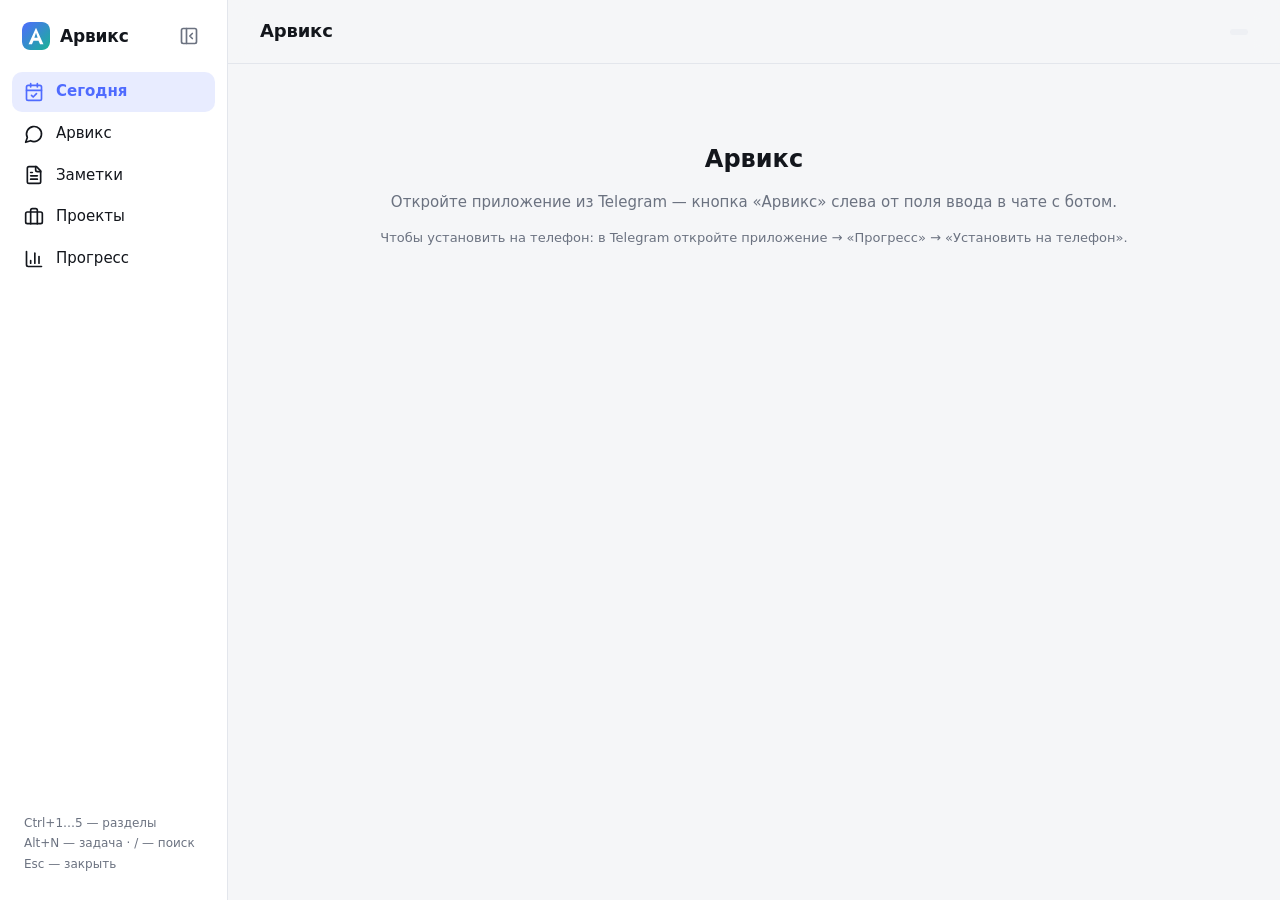
==== arvix-claude/arvix/web/static/index.html @ d695eb27 "feat: чат без сбоев, голосовые по делу в обоих каналах, без звонка (D51) - Голова думает вне главног" ====
<!doctype html>
<html lang="ru">
<head>
<meta charset="utf-8">
<meta name="viewport" content="width=device-width, initial-scale=1, viewport-fit=cover, interactive-widget=resizes-content">
<meta name="theme-color" content="#0f1115" media="(prefers-color-scheme: dark)">
<meta name="theme-color" content="#f5f6f8" media="(prefers-color-scheme: light)">
<meta name="apple-mobile-web-app-capable" content="yes">
<meta name="mobile-web-app-capable" content="yes">
<title>Арвикс</title>
<link rel="manifest" href="manifest.webmanifest">
<link rel="icon" href="icon.svg" type="image/svg+xml">
<link rel="apple-touch-icon" href="icon-192.png">
<link rel="stylesheet" href="app.css">
<script src="https://telegram.org/js/telegram-web-app.js"></script>
</head>
<body>
<div id="app">
  <header class="top">
    <div class="top-title">
      <div id="top-day" class="top-day">Арвикс</div>
      <div id="top-sub" class="top-sub"></div>
    </div>
    <div class="top-right">
      <div id="net" class="chip net hidden" role="status">нет связи</div>
      <div id="top-mode" class="chip mode"></div>
    </div>
  </header>

  <div id="banner" class="banner hidden" role="status"></div>
  <main id="view"></main>

  <nav class="tabs" id="tabs">
    <div class="brand"><img src="icon.svg" alt="" width="28" height="28"><span class="brand-name">Арвикс</span><button id="side-toggle" class="side-toggle" aria-expanded="true" aria-label="Свернуть панель" title="Свернуть панель (Ctrl+B)"><span class="ico" data-ic="sidebar"></span></button></div>
    <button data-tab="today" class="active" title="Ctrl+1"><span class="ico" data-ic="today"></span><span class="lbl">Сегодня</span><kbd>1</kbd></button>
    <button data-tab="chat" title="Ctrl+2"><span class="ico" data-ic="chat"></span><span class="lbl">Арвикс</span><kbd>2</kbd><i id="chat-dot" class="dot hidden"></i></button>
    <button data-tab="notes" title="Ctrl+3"><span class="ico" data-ic="notes"></span><span class="lbl">Заметки</span><kbd>3</kbd></button>
    <button data-tab="projects" title="Ctrl+4"><span class="ico" data-ic="projects"></span><span class="lbl">Проекты</span><kbd>4</kbd></button>
    <button data-tab="progress" title="Ctrl+5"><span class="ico" data-ic="progress"></span><span class="lbl">Прогресс</span><kbd>5</kbd></button>
    <div class="side-hint">Ctrl+1…5 — разделы<br>Alt+N — задача · / — поиск<br>Esc — закрыть</div>
  </nav>
</div>

<div id="sheet-back" class="sheet-back hidden"></div>
<section id="sheet" class="sheet hidden" role="dialog" aria-modal="true"></section>
<div id="toast" class="toast hidden"></div>

<script src="app.js"></script>
</body>
</html>
---- arvix-claude/arvix/web/static/app.css ----
:root {
  --bg: #f5f6f8;
  --card: #ffffff;
  --card-2: #eef0f4;
  --text: #13161c;
  --muted: #6b7280;
  --line: #e3e6ec;
  --accent: #4f6bff;
  --accent-2: #19b394;
  --warn: #e8a317;
  --bad: #e5484d;
  --good: #18a058;
  --me: #4f6bff;
  --me-text: #ffffff;
  --shadow: 0 1px 2px rgba(16, 24, 40, .06), 0 4px 16px rgba(16, 24, 40, .06);
  --radius: 16px;
  --tabs-h: 64px;
  color-scheme: light;
}
@media (prefers-color-scheme: dark) {
  :root:not([data-theme="light"]) {
    --bg: #0f1115; --card: #181b22; --card-2: #20242d; --text: #eceef3; --muted: #9aa3b2; --line: #272b35;
    --accent: #7c8cff; --accent-2: #2fd0a9; --me: #4f6bff; --shadow: none; color-scheme: dark;
  }
}
:root[data-theme="dark"] {
  --bg: #0f1115; --card: #181b22; --card-2: #20242d; --text: #eceef3; --muted: #9aa3b2; --line: #272b35;
  --accent: #7c8cff; --accent-2: #2fd0a9; --me: #4f6bff; --shadow: none; color-scheme: dark;
}
/* Внутри Telegram — его цвета */
:root.tg {
  --bg: var(--tg-theme-secondary-bg-color, var(--bg));
  --card: var(--tg-theme-bg-color, var(--card));
  --text: var(--tg-theme-text-color, var(--text));
  --muted: var(--tg-theme-hint-color, var(--muted));
  --accent: var(--tg-theme-button-color, var(--accent));
  --me: var(--tg-theme-button-color, var(--me));
  --me-text: var(--tg-theme-button-text-color, #fff);
}

* { box-sizing: border-box; -webkit-tap-highlight-color: transparent; }
html, body { margin: 0; height: 100%; background: var(--bg); color: var(--text); }
body { font: 15px/1.45 -apple-system, BlinkMacSystemFont, "Segoe UI", Roboto, "Inter", system-ui, sans-serif; overscroll-behavior-y: none; }
button { font: inherit; color: inherit; border: 0; background: none; cursor: pointer; }
input, textarea, select { font: inherit; color: var(--text); }
.muted { color: var(--muted); }
.small { font-size: 13px; }

#app { max-width: 720px; margin: 0 auto; min-height: 100%; display: flex; flex-direction: column; }

.top { position: sticky; top: 0; z-index: 5; display: flex; align-items: center; justify-content: space-between; gap: 12px;
  padding: calc(env(safe-area-inset-top) + 12px) 16px 10px; background: color-mix(in srgb, var(--bg) 88%, transparent);
  backdrop-filter: blur(12px); -webkit-backdrop-filter: blur(12px); }
.top-day { font-weight: 700; font-size: 20px; letter-spacing: -.01em; }
.top-sub { color: var(--muted); font-size: 13px; }
.chip { display: inline-flex; align-items: center; gap: 4px; padding: 3px 9px; border-radius: 999px; font-size: 12px;
  background: var(--card-2); color: var(--muted); white-space: nowrap; }
.chip.mode { font-weight: 600; }
.chip.green { background: color-mix(in srgb, var(--good) 16%, transparent); color: var(--good); }
.chip.yellow { background: color-mix(in srgb, var(--warn) 18%, transparent); color: var(--warn); }
.chip.red { background: color-mix(in srgb, var(--bad) 16%, transparent); color: var(--bad); }
.chip.accent { background: color-mix(in srgb, var(--accent) 14%, transparent); color: var(--accent); }

main { flex: 1; padding: 4px 16px calc(var(--tabs-h) + env(safe-area-inset-bottom) + 24px); }

.card { background: var(--card); border-radius: var(--radius); box-shadow: var(--shadow); padding: 14px 16px; margin: 0 0 12px; }
.card h3 { margin: 0 0 8px; font-size: 13px; font-weight: 600; color: var(--muted); text-transform: uppercase; letter-spacing: .04em; }
.section-title { display: flex; justify-content: space-between; align-items: baseline; margin: 18px 4px 8px; font-size: 13px;
  font-weight: 600; color: var(--muted); text-transform: uppercase; letter-spacing: .04em; }

/* статы */
.stats { display: grid; grid-template-columns: repeat(3, 1fr); gap: 8px; }
.stat { background: var(--card); border-radius: 14px; box-shadow: var(--shadow); padding: 10px 10px 9px; min-width: 0; }
.stat b { display: block; font-size: 18px; line-height: 1.2; }
.stat span { font-size: 12px; color: var(--muted); }
.stat.tap { cursor: pointer; }
.r-photos { display: flex; flex-wrap: wrap; gap: 8px; margin-bottom: 8px; }
.r-photos:empty { display: none; }
.r-photo { position: relative; width: 76px; height: 76px; border-radius: 10px; overflow: hidden; background: var(--card-2); }
.r-photo img { width: 100%; height: 100%; object-fit: cover; display: block; }
.r-photo button { position: absolute; top: 3px; right: 3px; width: 22px; height: 22px; border-radius: 50%; display: grid; place-items: center;
  background: rgba(0, 0, 0, .55); color: #fff; }
.r-photo button .ic { width: 13px; height: 13px; }
.r-add { display: flex; align-items: center; justify-content: center; gap: 6px; cursor: pointer; }
.r-add .ic { width: 16px; height: 16px; }
.bar { height: 6px; border-radius: 6px; background: var(--card-2); overflow: hidden; margin-top: 6px; }
.bar > i { display: block; height: 100%; background: var(--accent); border-radius: 6px; transition: width .4s; }
.bar.deep > i { background: var(--accent-2); }

/* фокус */
.focus { display: flex; align-items: center; gap: 16px; }
.ring { --p: 0; width: 84px; height: 84px; border-radius: 50%; flex: none; display: grid; place-items: center;
  background: conic-gradient(var(--accent) calc(var(--p) * 1turn), var(--card-2) 0); }
.ring > div { width: 70px; height: 70px; border-radius: 50%; background: var(--card); display: grid; place-items: center;
  font-variant-numeric: tabular-nums; font-weight: 700; font-size: 18px; }
.focus-body { flex: 1; min-width: 0; }
.focus-title { font-weight: 600; white-space: nowrap; overflow: hidden; text-overflow: ellipsis; }
.pills { display: flex; flex-wrap: wrap; gap: 8px; margin-top: 8px; }
.pill { padding: 8px 14px; border-radius: 999px; background: var(--card-2); font-weight: 600; font-size: 14px; }
.pill.primary, .btn.primary { background: var(--accent); color: #fff; }
.pill.danger { background: color-mix(in srgb, var(--bad) 14%, transparent); color: var(--bad); }

/* задачи */
.task { display: flex; gap: 12px; align-items: flex-start; padding: 12px 14px; background: var(--card); border-radius: 14px;
  box-shadow: var(--shadow); margin-bottom: 8px; transition: opacity .2s; }
.task .time { width: 46px; flex: none; font-variant-numeric: tabular-nums; font-size: 13px; color: var(--muted); padding-top: 2px; }
.task .time b { display: block; color: var(--text); font-size: 15px; }
.task .body { flex: 1; min-width: 0; }
.task .title { font-weight: 600; word-break: break-word; }
.task .meta { display: flex; flex-wrap: wrap; gap: 6px; margin-top: 5px; }
.task .acts { display: flex; gap: 6px; flex: none; }
.task.done { opacity: .55; }
.task.done .title { text-decoration: line-through; text-decoration-thickness: 1px; }
.task.active { outline: 2px solid color-mix(in srgb, var(--accent) 60%, transparent); }
.task.busy { background: transparent; box-shadow: none; border: 1px dashed var(--line); }
.task.debt { outline: 1px solid color-mix(in srgb, var(--bad) 50%, transparent); }
.icon-btn { width: 38px; height: 38px; border-radius: 12px; display: grid; place-items: center; background: var(--card-2); font-size: 17px; }
.icon-btn.go { background: color-mix(in srgb, var(--accent) 14%, transparent); color: var(--accent); }
.icon-btn.ok { background: color-mix(in srgb, var(--good) 15%, transparent); color: var(--good); }

.empty { text-align: center; color: var(--muted); padding: 28px 12px; }
.note-card { font-size: 16px; line-height: 1.5; }

.fab { position: fixed; right: max(16px, calc(50% - 344px)); bottom: calc(var(--tabs-h) + env(safe-area-inset-bottom) + 16px); z-index: 6;
  width: 56px; height: 56px; border-radius: 18px; background: var(--accent); color: #fff; font-size: 28px; box-shadow: 0 6px 20px rgba(79, 107, 255, .35); }

/* вкладки */
.tabs { position: fixed; left: 0; right: 0; bottom: 0; z-index: 7; display: flex; justify-content: center;
  padding: 6px 8px calc(env(safe-area-inset-bottom) + 6px); background: color-mix(in srgb, var(--card) 92%, transparent);
  backdrop-filter: blur(14px); -webkit-backdrop-filter: blur(14px); border-top: 1px solid var(--line); }
.tabs button { position: relative; flex: 1; max-width: 160px; display: flex; flex-direction: column; align-items: center; gap: 2px;
  padding: 6px 0; font-size: 11px; color: var(--muted); border-radius: 12px; }
.tabs button .ico { display: grid; place-items: center; height: 24px; }
.tabs button .ico .ic { width: 23px; height: 23px; }
.tabs button.active { color: var(--accent); }
.dot { position: absolute; top: 6px; right: calc(50% - 18px); width: 8px; height: 8px; border-radius: 50%; background: var(--bad); }

/* чат */
.chat { display: flex; flex-direction: column; gap: 6px; padding-bottom: 76px; }
.msg { max-width: 86%; padding: 9px 13px; border-radius: 18px; white-space: pre-wrap; word-break: break-word; background: var(--card);
  box-shadow: var(--shadow); align-self: flex-start; border-bottom-left-radius: 6px; }
.msg.me { align-self: flex-end; background: var(--me); color: var(--me-text); border-bottom-left-radius: 18px; border-bottom-right-radius: 6px; }
.msg time { display: block; font-size: 11px; opacity: .6; margin-top: 3px; text-align: right; }
.msg .btns { display: flex; flex-wrap: wrap; gap: 6px; margin-top: 8px; }
.msg .btns button { padding: 6px 10px; border-radius: 10px; background: var(--card-2); font-size: 13px; font-weight: 600; }
.day-sep { align-self: center; font-size: 12px; color: var(--muted); padding: 8px 0 2px; }
.typing { align-self: flex-start; padding: 12px 16px; border-radius: 18px; background: var(--card); box-shadow: var(--shadow); }
.typing i { display: inline-block; width: 7px; height: 7px; margin: 0 2px; border-radius: 50%; background: var(--muted); animation: blink 1.2s infinite; }
.typing i:nth-child(2) { animation-delay: .2s; } .typing i:nth-child(3) { animation-delay: .4s; }
@keyframes blink { 0%, 80%, 100% { opacity: .25; } 40% { opacity: 1; } }
.composer { position: fixed; left: 0; right: 0; bottom: calc(var(--tabs-h) + env(safe-area-inset-bottom)); z-index: 6;
  display: flex; gap: 8px; align-items: flex-end; max-width: 720px; margin: 0 auto; padding: 8px 12px; background: var(--bg); }
.composer textarea { flex: 1; resize: none; max-height: 140px; min-height: 42px; padding: 10px 14px; border-radius: 21px;
  border: 1px solid var(--line); background: var(--card); outline: none; }
.composer .round { width: 42px; height: 42px; flex: none; border-radius: 50%; display: grid; place-items: center; background: var(--card-2); font-size: 18px; transition: background .15s, transform .1s; }
.composer .round:active { transform: scale(.92); }
.composer .round.ghost { background: transparent; color: var(--muted); }
.composer .round .ic { width: 22px; height: 22px; }
.composer .round.send { background: var(--accent); color: #fff; }
.composer .round.rec { background: var(--bad); color: #fff; animation: pulse 1.2s infinite; }
@keyframes pulse { 50% { transform: scale(1.08); } }

/* заметки */
.search { display: flex; gap: 8px; margin-bottom: 12px; }
.search input, .field input, .field textarea, .field select { width: 100%; padding: 11px 14px; border-radius: 12px; border: 1px solid var(--line);
  background: var(--card); outline: none; }
.crumbs { display: flex; flex-wrap: wrap; gap: 4px; font-size: 13px; color: var(--muted); margin: 0 2px 10px; }
.crumbs button { color: var(--accent); padding: 2px 0; }
.list-item { display: flex; align-items: center; gap: 10px; padding: 12px 14px; background: var(--card); border-radius: 12px; margin-bottom: 6px;
  box-shadow: var(--shadow); width: 100%; text-align: left; }
.list-item .grow { flex: 1; min-width: 0; overflow: hidden; text-overflow: ellipsis; white-space: nowrap; }
.md { word-break: break-word; }
.md h1, .md h2, .md h3, .md h4 { margin: 18px 0 8px; line-height: 1.25; }
.md h1 { font-size: 22px; } .md h2 { font-size: 19px; } .md h3 { font-size: 17px; }
.md p { margin: 8px 0; } .md ul, .md ol { padding-left: 22px; margin: 6px 0; }
.md blockquote { margin: 8px 0; padding: 4px 12px; border-left: 3px solid var(--accent); color: var(--muted); }
.md code { background: var(--card-2); padding: 1px 5px; border-radius: 6px; font-size: 13px; }
.md pre { background: var(--card-2); padding: 10px 12px; border-radius: 10px; overflow-x: auto; }
.md pre code { background: none; padding: 0; }
.md a { color: var(--accent); }
.md table { border-collapse: collapse; display: block; overflow-x: auto; }
.md td, .md th { border: 1px solid var(--line); padding: 4px 8px; }
.md hr { border: 0; border-top: 1px solid var(--line); margin: 14px 0; }

/* прогресс */
.chart { width: 100%; height: 120px; display: block; }
.legend { display: flex; justify-content: space-between; font-size: 11px; color: var(--muted); margin-top: 4px; }
.goal { padding: 8px 0; border-bottom: 1px solid var(--line); }
.goal:last-child { border-bottom: 0; }
.goal .t { font-weight: 600; }
.row { display: flex; justify-content: space-between; align-items: center; gap: 10px; padding: 6px 0; }

/* шторка */
.sheet-back { position: fixed; inset: 0; z-index: 20; background: rgba(0, 0, 0, .35); }
.sheet { position: fixed; left: 0; right: 0; bottom: 0; z-index: 21; max-width: 720px; margin: 0 auto; max-height: 88vh; overflow-y: auto;
  background: var(--card); border-radius: 22px 22px 0 0; padding: 10px 18px calc(env(safe-area-inset-bottom) + 18px);
  animation: up .22s ease-out; }
@keyframes up { from { transform: translateY(40px); opacity: 0; } }
.sheet .grab { width: 40px; height: 5px; border-radius: 4px; background: var(--line); margin: 0 auto 12px; }
.sheet h2 { margin: 0 0 12px; font-size: 19px; }
.field { margin-bottom: 12px; }
.field label { display: block; font-size: 13px; color: var(--muted); margin: 0 0 6px 2px; }
.seg { display: flex; flex-wrap: wrap; gap: 6px; }
.seg button { padding: 8px 12px; border-radius: 10px; background: var(--card-2); font-weight: 600; font-size: 14px; }
.seg button.on { background: var(--accent); color: #fff; }
.btn { display: block; width: 100%; padding: 13px; border-radius: 14px; background: var(--card-2); font-weight: 700; font-size: 16px; margin-top: 8px; }
.btn.danger { color: var(--bad); }
.sheet-actions .btn { text-align: left; font-weight: 600; }

.toast { position: fixed; left: 50%; transform: translateX(-50%); bottom: calc(var(--tabs-h) + env(safe-area-inset-bottom) + 84px); z-index: 30;
  max-width: calc(100% - 32px); padding: 10px 16px; border-radius: 14px; background: var(--text); color: var(--bg); font-size: 14px;
  box-shadow: 0 6px 24px rgba(0, 0, 0, .2); white-space: pre-line; }

.login { padding: 40px 8px; text-align: center; }
.login h1 { font-size: 24px; margin-bottom: 6px; }

@media (max-width: 380px) {
  .stats { grid-template-columns: repeat(3, 1fr); }
  .task .time { width: 40px; }
}

/* --- Заметка: режим чтения как в Obsidian ------------------------------------------------- */
:root { --obs-accent: #8a5cf5; --obs-tag-bg: color-mix(in srgb, var(--obs-accent) 12%, transparent); }
@media (prefers-color-scheme: dark) { :root:not([data-theme="light"]) { --obs-accent: #a68af9; } }
:root[data-theme="dark"] { --obs-accent: #a68af9; }
.crumbs-row { display: flex; align-items: center; justify-content: space-between; gap: 8px; margin-bottom: 4px; }
.crumbs-row .crumbs { margin: 0 2px; min-width: 0; }
.note-bar { position: sticky; top: 0; z-index: 5; display: flex; align-items: center; justify-content: space-between; gap: 8px;
  margin: -4px -16px 8px; padding: 8px 16px; background: var(--bg); border-bottom: 1px solid var(--line); }
.note-back { color: var(--accent); font-size: 15px; padding: 8px 0; min-height: 40px; max-width: 60%; overflow: hidden; text-overflow: ellipsis; white-space: nowrap; }
.note-bar-title { flex: 1; min-width: 0; text-align: center; font-weight: 600; overflow: hidden; text-overflow: ellipsis; white-space: nowrap; }
.obs { font-size: 16px; line-height: 1.6; word-break: break-word; padding: 4px 2px 40px; }
.obs-title { font-size: 26px; font-weight: 700; line-height: 1.2; margin: 6px 0 14px; letter-spacing: -.01em; }
.obs .obs-h { line-height: 1.3; margin: 22px 0 8px; font-weight: 700; }
.obs h1.obs-h { font-size: 24px; } .obs h2.obs-h { font-size: 20px; } .obs h3.obs-h { font-size: 18px; }
.obs h4.obs-h, .obs h5.obs-h, .obs h6.obs-h { font-size: 16px; } .obs h6.obs-h { color: var(--muted); }
.obs p { margin: 0 0 12px; }
.obs ul, .obs ol { margin: 4px 0 12px; padding-left: 24px; }
.obs ul ul, .obs ol ol, .obs ul ol, .obs ol ul { margin: 2px 0; }
.obs li { margin: 3px 0; }
.obs li::marker { color: var(--muted); }
.obs li.task-item { list-style: none; position: relative; margin-left: -24px; padding-left: 34px; min-height: 30px; }
.obs-check { position: absolute; left: -6px; top: -5px; width: 40px; height: 40px; display: grid; place-items: center; cursor: pointer; }
.obs-check input { appearance: none; -webkit-appearance: none; width: 20px; height: 20px; margin: 0; border: 2px solid var(--muted); border-radius: 5px;
  background: transparent; display: grid; place-items: center; cursor: pointer; transition: background .15s, border-color .15s; }
.obs-check input:checked { background: var(--obs-accent); border-color: var(--obs-accent); }
.obs-check input:checked::after { content: ""; width: 5px; height: 10px; border: solid #fff; border-width: 0 2.5px 2.5px 0; transform: translateY(-1px) rotate(45deg); }
.obs-check input:disabled { opacity: .5; cursor: default; }
.obs-check input:focus-visible { outline: 2px solid var(--obs-accent); outline-offset: 2px; }
.obs li.is-checked > .task-text { color: var(--muted); text-decoration: line-through; }
.obs li.is-checked > .task-text .chip { text-decoration: none; }
.obs a.obs-link { color: var(--obs-accent); text-decoration: none; font-weight: 500; }
.obs a.obs-ext { color: var(--obs-accent); text-decoration: underline; text-underline-offset: 2px; }
.obs a.obs-ext::after { content: " ↗"; font-size: 12px; }
.obs .obs-tag, .obs-props .obs-tag { display: inline-block; padding: 1px 9px; border-radius: 999px; background: var(--obs-tag-bg); color: var(--obs-accent);
  font-size: 14px; text-decoration: none; line-height: 1.6; }
.obs mark { background: color-mix(in srgb, #ffd400 45%, transparent); color: inherit; padding: 0 2px; border-radius: 3px; }
.obs code { background: var(--card-2); padding: 1px 5px; border-radius: 5px; font-size: .88em; }
.obs pre.obs-code { position: relative; background: var(--card-2); padding: 12px 14px; border-radius: 8px; overflow-x: auto; font-size: 13.5px; line-height: 1.5; }
.obs pre.obs-code[data-lang]::before { content: attr(data-lang); position: absolute; top: 4px; right: 10px; font-size: 11px; color: var(--muted); }
.obs pre.obs-code code { background: none; padding: 0; }
.obs blockquote { margin: 8px 0 12px; padding: 2px 0 2px 14px; border-left: 3px solid var(--obs-accent); color: var(--text); opacity: .9; }
.obs blockquote p:last-child, .obs .callout-body > :last-child { margin-bottom: 0; }
.obs hr { border: 0; border-top: 1px solid var(--line); margin: 20px 0; }
.obs-table { overflow-x: auto; margin: 8px 0 14px; }
.obs table { border-collapse: collapse; min-width: 100%; font-size: 15px; }
.obs th, .obs td { border: 1px solid var(--line); padding: 6px 10px; text-align: left; vertical-align: top; }
.obs th { background: var(--card-2); font-weight: 600; }
.obs-img { max-width: 100%; height: auto; border-radius: 8px; display: block; margin: 8px 0; background: var(--card-2); min-height: 40px; }
.obs-file { display: inline-block; padding: 8px 12px; border-radius: 10px; background: var(--card-2); color: var(--text); text-decoration: none; }
.obs-missing { color: var(--muted); font-size: 14px; }
/* выноски > [!note] */
.callout { --c: 8, 109, 221; margin: 10px 0 14px; border-radius: 8px; padding: 10px 14px; background: rgba(var(--c), .1); border-left: 3px solid rgb(var(--c)); }
.callout-title { display: flex; align-items: center; gap: 8px; font-weight: 600; color: rgb(var(--c)); }
.callout.foldable > .callout-title { cursor: pointer; }
.callout .fold { margin-left: auto; font-style: normal; transition: transform .15s; }
.callout.folded .fold { transform: rotate(-90deg); }
.callout.folded > .callout-body { display: none; }
.callout-body { margin-top: 6px; }
.callout.c-tip, .callout.c-hint, .callout.c-important { --c: 0, 191, 188; }
.callout.c-success, .callout.c-check, .callout.c-done { --c: 8, 185, 78; }
.callout.c-question, .callout.c-help, .callout.c-faq, .callout.c-warning, .callout.c-caution, .callout.c-attention { --c: 236, 117, 0; }
.callout.c-failure, .callout.c-fail, .callout.c-missing, .callout.c-danger, .callout.c-error, .callout.c-bug { --c: 233, 49, 71; }
.callout.c-example { --c: 120, 82, 238; }
.callout.c-quote, .callout.c-cite { --c: 158, 158, 158; }
.callout.c-abstract, .callout.c-summary, .callout.c-tldr, .callout.c-info, .callout.c-todo { --c: 0, 176, 255; }
/* свойства (frontmatter) */
.obs-props { margin: 0 0 18px; padding: 4px 0 8px; border-bottom: 1px solid var(--line); }
.obs-props summary { font-size: 13px; font-weight: 600; color: var(--muted); padding: 6px 0; cursor: pointer; }
.obs-prop { display: flex; width: 100%; align-items: flex-start; gap: 10px; padding: 7px 4px; border-radius: 6px; text-align: left; font-size: 15px; min-height: 36px; }
.obs-prop:active { background: var(--card-2); }
.obs-prop-key { flex: 0 0 40%; max-width: 160px; color: var(--muted); display: flex; gap: 8px; align-items: center; overflow: hidden; text-overflow: ellipsis; white-space: nowrap; }
.obs-prop-key i { font-style: normal; width: 18px; text-align: center; opacity: .8; }
.obs-prop-val { flex: 1; min-width: 0; word-break: break-word; }
.obs-empty { color: var(--muted); opacity: .6; }
/* редактор исходника */
.note-bar.editing .pill { padding: 8px 16px; }
.md-tools { position: sticky; top: 57px; z-index: 4; display: flex; gap: 6px; overflow-x: auto; padding: 6px 0 8px; margin: 0 -2px; background: var(--bg);
  scrollbar-width: none; }
.md-tools::-webkit-scrollbar { display: none; }
.md-tools button { flex: 0 0 auto; min-width: 42px; height: 38px; padding: 0 10px; border-radius: 10px; background: var(--card); border: 1px solid var(--line);
  font-weight: 700; font-size: 15px; }
.md-tools button:active { background: var(--card-2); }
.md-source { width: 100%; min-height: 60vh; resize: none; border: 0; outline: none; padding: 12px 4px 80px; background: transparent; color: var(--text);
  font-family: inherit; font-size: 16px; line-height: 1.6; tab-size: 4; }
pre.conflict { max-height: 220px; overflow: auto; background: var(--card-2); padding: 10px; border-radius: 10px; font-size: 13px; white-space: pre-wrap; }

/* --- Фокус: выбор, пауза, сессии дня -------------------------------------------------------- */
.focus-setup .field { margin-bottom: 10px; }
.focus-setup .seg button { max-width: 100%; overflow: hidden; text-overflow: ellipsis; white-space: nowrap; }
.focus-setup #focus-topic { margin-top: 8px; }
.focus.paused .ring { filter: grayscale(.8); opacity: .75; }
.focus .pills .pill { min-height: 38px; }
.sessions { margin-top: 12px; padding-top: 10px; border-top: 1px solid var(--line); display: grid; gap: 6px; }
.session { display: flex; align-items: baseline; gap: 8px; font-size: 14px; }
.session .grow { flex: 1; min-width: 0; }
.link { color: var(--accent); padding: 4px 0; white-space: nowrap; }
.install-card { display: flex; align-items: center; justify-content: space-between; gap: 12px; }

/* --- Граф заметок ------------------------------------------------------------------------- */
.notes-switch { margin-bottom: 12px; }
.notes-switch button { flex: 1; }
.graph-tools { display: flex; gap: 8px; margin-bottom: 8px; }
.graph-tools input { flex: 1; min-width: 0; padding: 9px 14px; border-radius: 12px; border: 1px solid var(--line); background: var(--card); color: var(--text); font-size: 15px; }
.graph-tools .pill.on { background: var(--card-2); }
.graph-wrap { position: relative; margin: 0 -16px 12px; background: var(--card); border-top: 1px solid var(--line); border-bottom: 1px solid var(--line); }
#g-canvas { display: block; width: 100%; height: min(62vh, 520px); touch-action: none; cursor: grab; }
.graph-hint { position: absolute; left: 12px; bottom: 8px; pointer-events: none; }
.graph-card { position: absolute; left: 10px; right: 10px; bottom: 10px; display: flex; align-items: center; gap: 8px; padding: 10px 12px;
  background: var(--bg); border: 1px solid var(--line); border-radius: 14px; box-shadow: var(--shadow); }
.graph-card .grow { flex: 1; min-width: 0; overflow: hidden; }
.graph-card b { display: block; white-space: nowrap; overflow: hidden; text-overflow: ellipsis; }
.sugg { display: flex; align-items: center; gap: 10px; padding: 8px 0; border-top: 1px solid var(--line); }
.sugg:first-of-type { border-top: 0; }
.sugg .grow { flex: 1; min-width: 0; }
.sugg .link { white-space: normal; text-align: left; font-weight: 600; }

/* --- Режим разговора: как экран звонка ----------------------------------------------------- */

/* --- Серия: год квадратами, как на GitHub ------------------------------------------------- */
:root { --heat0: #ebedf0; --heat1: #9be9a8; --heat2: #40c463; --heat3: #30a14e; --heat4: #216e39; --heat-rest: #c8d3f5; }
@media (prefers-color-scheme: dark) { :root:not([data-theme="light"]) { --heat0: #2a303b; --heat1: #0e4429; --heat2: #006d32; --heat3: #26a641; --heat4: #39d353; --heat-rest: #2c3a63; } }
:root[data-theme="dark"] { --heat0: #2a303b; --heat1: #0e4429; --heat2: #006d32; --heat3: #26a641; --heat4: #39d353; --heat-rest: #2c3a63; }
.heat-head { display: flex; justify-content: space-between; align-items: baseline; gap: 10px; flex-wrap: wrap; margin-bottom: 10px; }
.heat-big { font-size: 26px; letter-spacing: -.02em; }
.heat-scroll { overflow-x: auto; scrollbar-width: none; margin: 0 -4px; padding: 0 4px 2px; }
.heat-scroll::-webkit-scrollbar { display: none; }
.heat-grid { display: flex; gap: 4px; width: max-content; }
.heat-days { display: grid; grid-template-rows: 14px repeat(7, 12px); row-gap: 3px; font-size: 10px; color: var(--muted); padding-right: 2px; }
.heat-days span { line-height: 12px; }
.heat-months { display: flex; gap: 3px; height: 14px; font-size: 10px; color: var(--muted); }
.heat-months span { width: 12px; overflow: visible; white-space: nowrap; }
.heat-cols { display: flex; gap: 3px; }
.heat-col { display: grid; grid-template-rows: repeat(7, 12px); row-gap: 3px; }
.heat-cell { display: inline-block; width: 12px; height: 12px; border-radius: 3px; background: var(--heat0); padding: 0; border: 0; }
.heat-cell.l-1 { background: var(--heat0); opacity: .55; }
.heat-cell.l1 { background: var(--heat1); } .heat-cell.l2 { background: var(--heat2); }
.heat-cell.l3 { background: var(--heat3); } .heat-cell.l4 { background: var(--heat4); }
.heat-cell.rest { background: var(--heat-rest); }
.heat-cell.today { outline: 1.5px solid var(--text); outline-offset: 1px; }
.heat-cell.sel { outline: 2px solid var(--accent); outline-offset: 1px; }
.heat-foot { display: flex; justify-content: space-between; align-items: center; gap: 10px; flex-wrap: wrap; margin-top: 10px; }
.heat-legend { display: inline-flex; align-items: center; gap: 3px; }
.heat-legend .heat-cell { width: 10px; height: 10px; }

/* --- Иконки ---------------------------------------------------------------------------------- */
.ic { width: 20px; height: 20px; flex: none; display: inline-block; vertical-align: -4px; }
.pill .ic, .btn .ic, .seg .ic { width: 16px; height: 16px; vertical-align: -3px; margin-right: 2px; }
.icon-btn .ic { width: 19px; height: 19px; }
.fab { display: grid; place-items: center; }
.fab .ic { width: 28px; height: 28px; }
.list-item .li-ic { display: grid; place-items: center; color: var(--muted); }
.list-item .li-ic.folder { color: var(--accent); }
.list-item .muted .ic { width: 18px; height: 18px; }
.note-back { display: inline-flex; align-items: center; gap: 2px; }
.note-back .ic { width: 22px; height: 22px; margin-left: -6px; }
.top-right { display: flex; align-items: center; gap: 8px; }
.hidden { display: none !important; }

/* --- Ноутбук: боковая панель, колонки, окна по центру (от 900 px; порог — WIDE в app.js) ------ */
/* проекты (D43) */
.proj-top { display: grid; gap: 4px; margin-bottom: 8px; }
.proj-top .btn { margin-top: 10px; }
.proj-list { display: grid; gap: 0; }
.proj-card { cursor: pointer; display: block; text-align: left; }
.proj-card:focus-visible { outline: 2px solid var(--accent); }
.proj-title { display: flex; align-items: center; gap: 8px; font-size: 16px; }
.proj-title b { min-width: 0; overflow-wrap: anywhere; }
.proj-card .meta, .proj-hero .meta { display: flex; flex-wrap: wrap; gap: 6px; margin-top: 8px; }
.proj-next { display: flex; align-items: center; gap: 4px; margin-top: 10px; font-weight: 600; font-size: 14px; }
.proj-next .ic { width: 16px; height: 16px; color: var(--accent); flex: none; }
.proj-bars { display: grid; grid-template-columns: 1fr 1fr; gap: 12px; margin-top: 10px; }
.proj-bar { margin: 4px 0 10px; }
.proj-hero h2 { margin: 0; font-size: 22px; letter-spacing: -.01em; overflow-wrap: anywhere; }
.proj-why { margin-top: 10px; }
.proj-why > div { overflow-wrap: anywhere; }
.warn-card { border-left: 3px solid var(--warn); }
.warn-card > div { padding: 2px 0; }
.ms { display: flex; gap: 12px; align-items: flex-start; padding: 9px 0; border-bottom: 1px solid var(--line); }
.ms:last-of-type { border-bottom: 0; }
.ms-check { width: 26px; height: 26px; flex: none; border-radius: 50%; border: 2px solid var(--line); display: grid; place-items: center; color: #fff; margin-top: 1px; }
.ms-check .ic { width: 15px; height: 15px; }
.ms.done .ms-check { background: var(--good); border-color: var(--good); }
.ms.done .ms-title { text-decoration: line-through; text-decoration-thickness: 1px; color: var(--muted); }
.ms-body { flex: 1; min-width: 0; cursor: pointer; }
.ms-title { font-weight: 600; overflow-wrap: anywhere; }
.log-row { display: flex; gap: 10px; padding: 7px 0; border-bottom: 1px solid var(--line); }
.log-row:last-of-type { border-bottom: 0; }
.log-ico { width: 22px; flex: none; text-align: center; }
.grow { flex: 1; min-width: 0; overflow-wrap: anywhere; }
.pos { color: var(--good); }
.neg { color: var(--bad); }
.chan { padding: 9px 0; border-bottom: 1px solid var(--line); cursor: pointer; }
.chan:last-of-type { border-bottom: 0; }
.chan-nums { display: flex; flex-wrap: wrap; gap: 4px 12px; font-size: 13px; margin-top: 4px; }
.num-grid { display: grid; grid-template-columns: 1fr 1fr; gap: 8px; }
.row.small > span:first-child { min-width: 0; overflow-wrap: anywhere; }
.row b { white-space: nowrap; }
.proj-top { display: flex; flex-wrap: wrap; align-items: center; justify-content: space-between; gap: 10px; margin: 2px 0 12px; }
.proj-top .pills { margin-top: 0; }
.proj-switch button { padding: 8px 16px; }
.seg.wrap { flex-wrap: wrap; }
.pick button { font-weight: 500; }
.think-card { border-left: 3px solid var(--accent); }
.rm { list-style: none; margin: 4px 0 0; padding: 0; position: relative; }
.rm-item { display: flex; gap: 12px; align-items: flex-start; padding: 10px 0; position: relative; }
.rm-item:not(:last-child)::before { content: ""; position: absolute; left: 13px; top: 38px; bottom: -4px; width: 2px; background: var(--line); }
.rm-dot { width: 28px; height: 28px; flex: none; border-radius: 50%; display: grid; place-items: center; font-size: 13px; font-weight: 700;
  background: var(--card-2); color: var(--muted); border: 2px solid var(--line); }
.rm-item.done .rm-dot { background: var(--good); border-color: var(--good); color: #fff; }
.rm-item.active .rm-dot { background: var(--accent); border-color: var(--accent); color: #fff; }
.rm-item.paused .rm-dot { color: var(--warn); border-color: var(--warn); }
.rm-body { flex: 1; min-width: 0; cursor: pointer; }
.rm-title { font-weight: 600; overflow-wrap: anywhere; }
.rm-item.done .rm-title { color: var(--muted); }
.rm-acts { display: flex; flex-direction: column; gap: 4px; flex: none; }
.rm-take { margin-top: 6px; }
.rm-head { display: flex; justify-content: space-between; align-items: flex-start; gap: 10px; flex-wrap: wrap; }
.rm-goal { margin: 2px 0 0; font-size: 17px; color: var(--text); text-transform: none; letter-spacing: 0; }
.icon-btn.sm { width: 30px; height: 30px; border-radius: 9px; font-size: 14px; }
.icon-btn.sm .ic { width: 15px; height: 15px; }
.icon-btn:disabled { opacity: .35; cursor: default; }
.small-pill { padding: 5px 10px; font-size: 13px; }
.aw h3 .ic, .card h3 .ic { width: 14px; height: 14px; vertical-align: -2px; }
.aw-thread { display: flex; flex-direction: column; gap: 6px; max-height: 340px; overflow-y: auto; margin-bottom: 8px; }
.aw-msg { padding: 8px 12px; border-radius: 14px; white-space: pre-wrap; word-break: break-word; background: var(--card-2); max-width: 92%; }
.aw-msg.me { align-self: flex-end; background: var(--me); color: #fff; }
.aw-chips { display: flex; flex-wrap: wrap; gap: 6px; margin: 8px 0; }
.aw-chips .chip { cursor: pointer; font-size: 12.5px; }
.aw-input { display: flex; gap: 8px; }
.aw-input input { flex: 1; min-width: 0; padding: 10px 14px; border-radius: 12px; border: 1px solid var(--line); background: var(--card); }
.res-row, .gh-row { display: flex; gap: 10px; align-items: flex-start; padding: 8px 0; border-bottom: 1px solid var(--line); }
.res-row:last-of-type, .gh-row:last-child { border-bottom: 0; }
.res-ico { width: 22px; flex: none; text-align: center; }
.gh-list { max-height: 55vh; overflow-y: auto; margin: 6px 0; }
.num-grid.three { grid-template-columns: repeat(3, 1fr); }
.chip .ic { width: 12px; height: 12px; }
.brand, .side-hint, .tabs kbd { display: none; }
.today-side, .today-main { min-width: 0; }
.list-item.on { outline: 2px solid color-mix(in srgb, var(--obs-accent) 55%, transparent); }
kbd { display: inline-block; font: 600 11px/1.3 ui-monospace, SFMono-Regular, Menlo, monospace; padding: 1px 5px; border-radius: 5px;
  border: 1px solid var(--line); background: var(--card-2); color: var(--muted); }

@media (min-width: 900px) {
  :root { --side-w: 228px; --top-h: 64px; }
  html { scrollbar-width: thin; }
  :root { --side-w: calc(228px + env(safe-area-inset-left)); }
  #app { max-width: none; margin: 0; padding-left: var(--side-w); }
  .top { height: var(--top-h); padding: 0 32px; border-bottom: 1px solid var(--line); }
  .top-day { font-size: 18px; }
  main { width: 100%; max-width: 1320px; margin: 0 auto; padding: 22px 32px 48px; }

  /* вкладки → боковая панель */
  .tabs { top: 0; right: auto; width: var(--side-w); flex-direction: column; justify-content: flex-start; gap: 2px;
    padding: 14px 12px 14px calc(12px + env(safe-area-inset-left));
    background: var(--card); backdrop-filter: none; -webkit-backdrop-filter: none; border-top: 0; border-right: 1px solid var(--line); }
  .brand { display: flex; align-items: center; gap: 10px; padding: 6px 10px 18px; font-weight: 700; font-size: 17px; letter-spacing: -.01em; }
  .brand img { border-radius: 8px; }
  .tabs button { flex: none; max-width: none; flex-direction: row; gap: 12px; padding: 9px 12px; font-size: 15px; font-weight: 500;
    color: var(--text); border-radius: 10px; text-align: left; }
  .tabs button.active { background: color-mix(in srgb, var(--accent) 13%, transparent); color: var(--accent); font-weight: 600; }
  .tabs button .ico { height: 20px; }
  .tabs button .ico .ic { width: 20px; height: 20px; }
  .tabs kbd { display: inline-block; margin-left: auto; opacity: 0; transition: opacity .15s; }
  .dot { top: 50%; right: 44px; transform: translateY(-50%); }
  .side-hint { display: block; margin-top: auto; padding: 12px; font-size: 12px; line-height: 1.7; color: var(--muted); }

  /* Свернуть панель: кнопка у логотипа или Ctrl+B — остаётся полоса значков. Кнопка, а не наведение: на планшете мыши нет */
  .tabs .side-toggle { flex: none; display: grid; place-items: center; width: 32px; height: 32px; margin-left: auto; padding: 0;
    border-radius: 8px; color: var(--muted); }
  .tabs .side-toggle .ic { width: 18px; height: 18px; }
  .side-anim .tabs, .side-anim #app, .side-anim .composer { transition: width .18s ease, padding-left .18s ease, left .18s ease; }
  :root.side-mini { --side-w: calc(68px + env(safe-area-inset-left)); }
  .side-mini .tabs { padding-left: calc(10px + env(safe-area-inset-left)); padding-right: 10px; }
  .side-mini .brand { flex-direction: column; gap: 14px; padding: 6px 0 18px; }
  .side-mini .brand-name, .side-mini .tabs .lbl, .side-mini .tabs kbd, .side-mini .side-hint { display: none; }
  .side-mini .tabs .side-toggle { margin: 0; }
  .side-mini .tabs .side-toggle .ic { transform: scaleX(-1); }
  .side-mini .tabs button[data-tab] { justify-content: center; gap: 0; padding: 10px 0; }
  .side-mini .dot { top: 7px; right: 9px; transform: none; }

  .task, .list-item, .icon-btn, .pill, .seg button, .btn, .msg .btns button { transition: background .12s, box-shadow .12s, filter .12s; }

  /* Сегодня: план слева, цифры и фокус справа */
  .today-grid { display: grid; grid-template-columns: minmax(0, 1fr) clamp(340px, 30vw, 420px); gap: 28px; align-items: start; }
  .today-side { order: 2; }
  .today-main { order: 1; }
  .section-title.first { margin-top: 2px; }
  .stats { grid-template-columns: repeat(3, 1fr); gap: 10px; margin-bottom: 12px; }
  .stat { padding: 12px 14px; }
  .fab { right: 32px; bottom: 32px; }

  /* Чат: колонка по центру, поле ввода внизу окна */
  .chat { max-width: 840px; margin: 0 auto; padding-bottom: 92px; }
  .msg { max-width: 72%; }
  .composer { left: var(--side-w); right: 0; bottom: 0; max-width: none; margin: 0;
    padding: 12px max(32px, calc((100vw - var(--side-w) - 840px) / 2)); border-top: 1px solid var(--line); }
  .toast { left: calc(50% + var(--side-w) / 2); bottom: 96px; }

  /* Окна — по центру экрана, а не снизу */
  .sheet { top: 0; bottom: 0; left: 0; right: 0; margin: auto; width: min(560px, calc(100% - 48px)); height: fit-content; max-height: 86vh;
    border-radius: 18px; padding: 22px 24px; box-shadow: 0 24px 64px rgba(0, 0, 0, .28); animation: pop .16s ease-out; }
  .sheet .grab { display: none; }
  @keyframes pop { from { transform: scale(.97); opacity: 0; } }

  /* Заметки: список слева, заметка справа — как в Obsidian */
  .notes-split { display: grid; grid-template-columns: 320px minmax(0, 1fr); gap: 32px; align-items: start; }
  .notes-side { position: sticky; top: calc(var(--top-h) + 16px); max-height: calc(100vh - var(--top-h) - 32px); overflow-y: auto;
    scrollbar-width: thin; padding: 2px 6px 2px 2px; }
  .notes-side .list-item { padding: 9px 12px; margin-bottom: 4px; }
  .notes-main { min-width: 0; max-width: 860px; }
  .notes-main .empty { padding-top: 48px; }
  .note-bar { top: var(--top-h); margin: -4px 0 8px; padding: 10px 0; }
  .md-tools { top: calc(var(--top-h) + 57px); }
  .obs { font-size: 16.5px; }
  .graph-wrap { margin: 0 0 12px; border: 1px solid var(--line); border-radius: var(--radius); overflow: hidden; }
  #g-canvas { height: calc(100vh - var(--top-h) - 200px); min-height: 420px; }

  /* Проекты: список сеткой, проект — две колонки */
  .proj-top { grid-template-columns: minmax(0, 1fr) 240px; align-items: center; gap: 16px; }
  .proj-top .btn { margin-top: 0; }
  .proj-list { grid-template-columns: repeat(auto-fill, minmax(340px, 1fr)); gap: 16px; }
  .proj-list .card { margin: 0; }
  .proj-grid { display: grid; grid-template-columns: minmax(0, 1fr) clamp(320px, 30vw, 400px); gap: 24px; align-items: start; }

  /* Прогресс: карточки сеткой */
  .progress-grid { display: grid; grid-template-columns: repeat(2, minmax(0, 1fr)); gap: 16px; align-items: start; margin-bottom: 16px; }
  .progress-grid .card { margin: 0; }
  .heat-cell { width: 13px; height: 13px; }
  .heat-col, .heat-days { grid-template-rows: repeat(7, 13px); }
  .heat-days { grid-template-rows: 14px repeat(7, 13px); }
  .heat-months span { width: 13px; }
}
@media (min-width: 1400px) {
  .progress-grid { grid-template-columns: repeat(3, minmax(0, 1fr)); }
}

/* проекты 3 (D47): список · чат · заметки/план/учиться */
:root { --pl-w: 256px; }
.pl-new { margin: 0 0 12px; }
.pl-hint { margin: 0 4px 12px; }
.pl-warn { font-size: 13px; color: var(--warn); margin: 0 4px 10px; }
.pl-group { margin-bottom: 14px; }
.pl-ghead { display: flex; justify-content: space-between; align-items: center; gap: 8px; padding: 4px 6px; font-size: 12px; font-weight: 600;
  color: var(--muted); text-transform: uppercase; letter-spacing: .04em; cursor: default; }
details.pl-group > summary { cursor: pointer; list-style: none; }
.pl-empty { padding: 4px 8px 6px; }
.pl-item { display: flex; gap: 10px; align-items: flex-start; padding: 9px 10px; border-radius: 12px; cursor: pointer; background: var(--card); margin-bottom: 6px; box-shadow: var(--shadow); }
.pl-item.on { outline: 2px solid color-mix(in srgb, var(--accent) 60%, transparent); }
.pl-dot { width: 9px; height: 9px; border-radius: 50%; margin-top: 7px; flex: none; background: var(--accent); }
.pl-item.later .pl-dot { background: transparent; border: 2px solid var(--muted); }
.pl-item.closed .pl-dot { background: var(--good); }
.pl-item.closed .pl-title { color: var(--muted); }
.pl-title { font-weight: 600; overflow-wrap: anywhere; }
.pl-sub { font-size: 12.5px; color: var(--muted); overflow-wrap: anywhere; }
.pl-sub .warn { color: var(--warn); }
.ph { display: flex; flex-wrap: wrap; gap: 8px 10px; align-items: center; padding: 4px 0 10px; }
.ph-text { min-width: 0; flex: 1 1 220px; }
.ph-title { font-weight: 700; font-size: 18px; overflow-wrap: anywhere; }
.ph .meta { display: flex; flex-wrap: wrap; gap: 5px; margin-top: 4px; }
.ph-acts { display: flex; gap: 6px; align-items: center; flex: none; }
.ph-acts a.pill { text-decoration: none; color: inherit; display: inline-flex; align-items: center; gap: 4px; }
.small-pill { padding: 6px 11px; font-size: 13px; }
.icon-btn.sm { width: 32px; height: 32px; border-radius: 10px; font-size: 15px; }
.icon-btn.sm .ic { width: 16px; height: 16px; }
.pm-tabs { margin: 0 0 10px; }
.pm-tabs button, .ps-tabs button { flex: 1; }
.pm-pane { padding-bottom: 12px; }
.pc { display: flex; flex-direction: column; min-height: 0; }
.pc-thread { display: flex; flex-direction: column; gap: 6px; padding: 4px 0 8px; }
.pc-thread .msg.typing { color: var(--muted); font-style: italic; }
.pc-empty { padding: 12px 4px; }
.aw-chips { display: flex; flex-wrap: wrap; gap: 6px; margin: 4px 0 8px; }
.aw-chips .chip { cursor: pointer; font-size: 12.5px; }
.pc-compose { display: flex; gap: 8px; align-items: flex-end; background: var(--bg); padding: 8px 0; position: sticky;
  bottom: calc(var(--tabs-h) + env(safe-area-inset-bottom)); z-index: 3; }
.pc-compose textarea { flex: 1; min-width: 0; resize: none; padding: 10px 14px; border-radius: 18px; border: 1px solid var(--line); background: var(--card); max-height: 180px; }
.pn-head, .pp-h, .pn-bar { display: flex; justify-content: space-between; align-items: center; gap: 8px; margin-bottom: 8px; }
.pn-bar { position: sticky; top: 0; background: var(--bg); padding: 4px 0; z-index: 2; }
.pn-bar b { overflow-wrap: anywhere; }
.pn-bar a.pill { text-decoration: none; color: inherit; }
.pn-file { display: flex; gap: 10px; align-items: flex-start; padding: 9px 10px; border-radius: 10px; cursor: pointer; }
.pn-file.main { background: var(--card); }
.pn-ico { width: 20px; flex: none; text-align: center; }
.pn-view { font-size: 15px; }
.pn-edit { width: 100%; min-height: 60vh; padding: 12px; border-radius: 12px; border: 1px solid var(--line); background: var(--card);
  font: 14px/1.55 ui-monospace, SFMono-Regular, Menlo, monospace; resize: vertical; }
.pp-sec { background: var(--card); border-radius: 14px; padding: 12px 14px; margin-bottom: 10px; box-shadow: var(--shadow); }
.pp-sec .muted.small + div { margin-top: 2px; }
.lr { display: flex; gap: 12px; align-items: flex-start; padding: 10px 0; border-bottom: 1px solid var(--line); }
.lr .pill { margin-top: 6px; }
.res-row { display: flex; gap: 8px; align-items: flex-start; padding: 5px 0; }
.pw-welcome { max-width: 620px; margin: 6vh auto 0; display: grid; gap: 12px; }
.pw-welcome h2 { margin: 0; font-size: 24px; }
.pw-welcome textarea { width: 100%; padding: 12px 14px; border-radius: 14px; border: 1px solid var(--line); background: var(--card); resize: vertical; }
@media (min-width: 900px) {
  main.full { max-width: none; }
  .pw { display: grid; gap: 0 18px; height: calc(100vh - var(--top-h) - 44px); min-height: 480px; }
  .pw-list, .pw-side { overflow-y: auto; scrollbar-width: thin; min-height: 0; }
  .pw-list { padding-right: 4px; }
  .pw-main { display: flex; flex-direction: column; min-height: 0; min-width: 0; }
  .pw-main .pc { flex: 1; }
  .pw-main .pc-thread { flex: 1; overflow-y: auto; scrollbar-width: thin; padding-right: 6px; }
  .pw-main .pc-compose { position: static; padding-bottom: 0; }
  .pw-div { cursor: col-resize; border-radius: 3px; background: var(--line); margin: 8px 0; opacity: .5; transition: opacity .15s; touch-action: none; }
  .pw-div:active { opacity: 1; background: var(--accent); }
  .pw-side { display: flex; flex-direction: column; }
  .ps-tabs { margin-bottom: 10px; flex: none; }
  .ps-body { min-height: 0; }
}
/* Наведение — только там, где есть мышь или тачпад: на сенсорном экране подсветка «залипает» после касания */
@media (min-width: 900px) and (hover: hover) {
  .tabs button:hover { background: var(--card-2); }
  .tabs button:hover kbd { opacity: 1; }
  .tabs .side-toggle:hover { color: var(--text); }
  .icon-btn:hover, .pill:hover, .seg button:not(.on):hover, .btn:hover, .msg .btns button:hover { filter: brightness(.95); }
  :root:not([data-theme="light"]) .icon-btn:hover { filter: brightness(1.25); }
  .list-item:hover { background: var(--card-2); }
  .pl-item:hover, .pn-file:hover { background: var(--card-2); }
  .pw-div:hover { opacity: 1; background: var(--accent); }
}

/* --- Планшет вертикально (600–899 px): нижние вкладки как на телефоне, но во всю ширину, без полос по бокам ---- */
@media (min-width: 600px) and (max-width: 899.98px) {
  :root { --pad: max(28px, env(safe-area-inset-left), env(safe-area-inset-right)); }
  #app { max-width: none; }
  .top { padding-left: var(--pad); padding-right: var(--pad); }
  .top-day { font-size: 22px; }
  main { padding-left: var(--pad); padding-right: var(--pad); }
  .stats { gap: 12px; }
  .stat { padding: 12px 14px; }
  .stat b { font-size: 20px; }
  .fab { right: var(--pad); }
  .tabs button { font-size: 12px; }

  .chat { max-width: 760px; margin: 0 auto; }
  .msg { max-width: 78%; }
  .composer { max-width: none; padding: 8px max(var(--pad), calc((100vw - 760px) / 2)); }

  .sheet { max-width: 640px; }

  .proj-list { grid-template-columns: repeat(2, minmax(0, 1fr)); gap: 12px; }
  .proj-list .card { margin: 0; }
  .progress-grid { display: grid; grid-template-columns: repeat(2, minmax(0, 1fr)); gap: 12px; align-items: start; margin-bottom: 12px; }
  .progress-grid .card { margin: 0; }
  #g-canvas { height: 56vh; }
}

/* --- чат: черновики, голосовые, 🔊, подгрузка, плашка, связь (D51) ------------------------------ */
.dot:not(:empty) { width: auto; min-width: 17px; height: 17px; padding: 0 5px; font: 700 10.5px/17px system-ui, sans-serif; font-style: normal;
  color: #fff; text-align: center; border-radius: 9px; }
.msg.pending.sending { opacity: .72; }
.msg.pending.failed { box-shadow: inset 0 0 0 1.5px var(--bad); }
.msg .retry { color: inherit; text-decoration: underline; font: inherit; padding: 0; background: none; }
.msg time .listen { display: inline-grid; place-items: center; width: 22px; height: 22px; margin: -4px 4px -6px -4px; border-radius: 50%;
  color: inherit; opacity: .75; vertical-align: middle; background: none; }
.msg time .listen .ic { width: 15px; height: 15px; }
.msg time .listen.playing, .msg time .listen.loading { opacity: 1; color: var(--accent); }
.msg time .listen.loading .ic { animation: blink 1s infinite; }
.voice { display: flex; align-items: center; gap: 10px; padding: 2px 0; background: none; color: inherit; font: inherit; }
.voice > .ic { width: 34px; height: 34px; padding: 9px; border-radius: 50%; background: var(--accent); color: #fff; flex: none; }
.voice.loading > .ic { animation: blink 1s infinite; }
.voice-wave { width: 96px; height: 18px; flex: none; opacity: .55;
  background: repeating-linear-gradient(90deg, currentColor 0 2px, transparent 2px 5px);
  -webkit-mask: linear-gradient(0deg, transparent 20%, #000 20% 80%, transparent 80%); }
.voice.playing .voice-wave { opacity: .9; animation: blink 1.2s infinite; }
.voice-label { font-size: 12px; opacity: .65; }
.voice-text { margin-top: 6px; font-size: 14px; opacity: .85; }
.typing span { margin-left: 8px; font-size: 12px; color: var(--muted); }
.older { align-self: center; padding: 6px 14px; border-radius: 14px; background: var(--card); color: var(--muted); font-size: 13px; box-shadow: var(--shadow); }
.to-new { position: fixed; right: 16px; bottom: calc(var(--tabs-h) + 72px + env(safe-area-inset-bottom)); z-index: 7; width: 40px; height: 40px;
  border-radius: 50%; background: var(--card); color: var(--accent); font-size: 18px; box-shadow: var(--shadow); }
.rec-time { flex: 1; min-height: 42px; display: flex; align-items: center; padding: 0 14px; color: var(--bad); font-size: 14px; font-variant-numeric: tabular-nums; }
.composer textarea.hidden, .rec-time.hidden { display: none; }
.banner { position: fixed; left: 12px; right: 12px; top: calc(10px + env(safe-area-inset-top)); z-index: 40; max-width: 520px; margin: 0 auto;
  display: grid; gap: 2px; padding: 10px 14px; border-radius: 16px; background: var(--card); box-shadow: 0 10px 30px rgba(0, 0, 0, .25);
  font-size: 14px; cursor: pointer; animation: drop .22s ease-out; }
.banner span { color: var(--muted); overflow: hidden; display: -webkit-box; -webkit-line-clamp: 2; -webkit-box-orient: vertical; }
@keyframes drop { from { transform: translateY(-16px); opacity: 0; } }
.chip.net { background: var(--bad); color: #fff; }
@media (prefers-reduced-motion: reduce) { .banner, .voice.playing .voice-wave { animation: none; } }
@media (min-width: 900px) { .to-new { bottom: 96px; right: 28px; } }
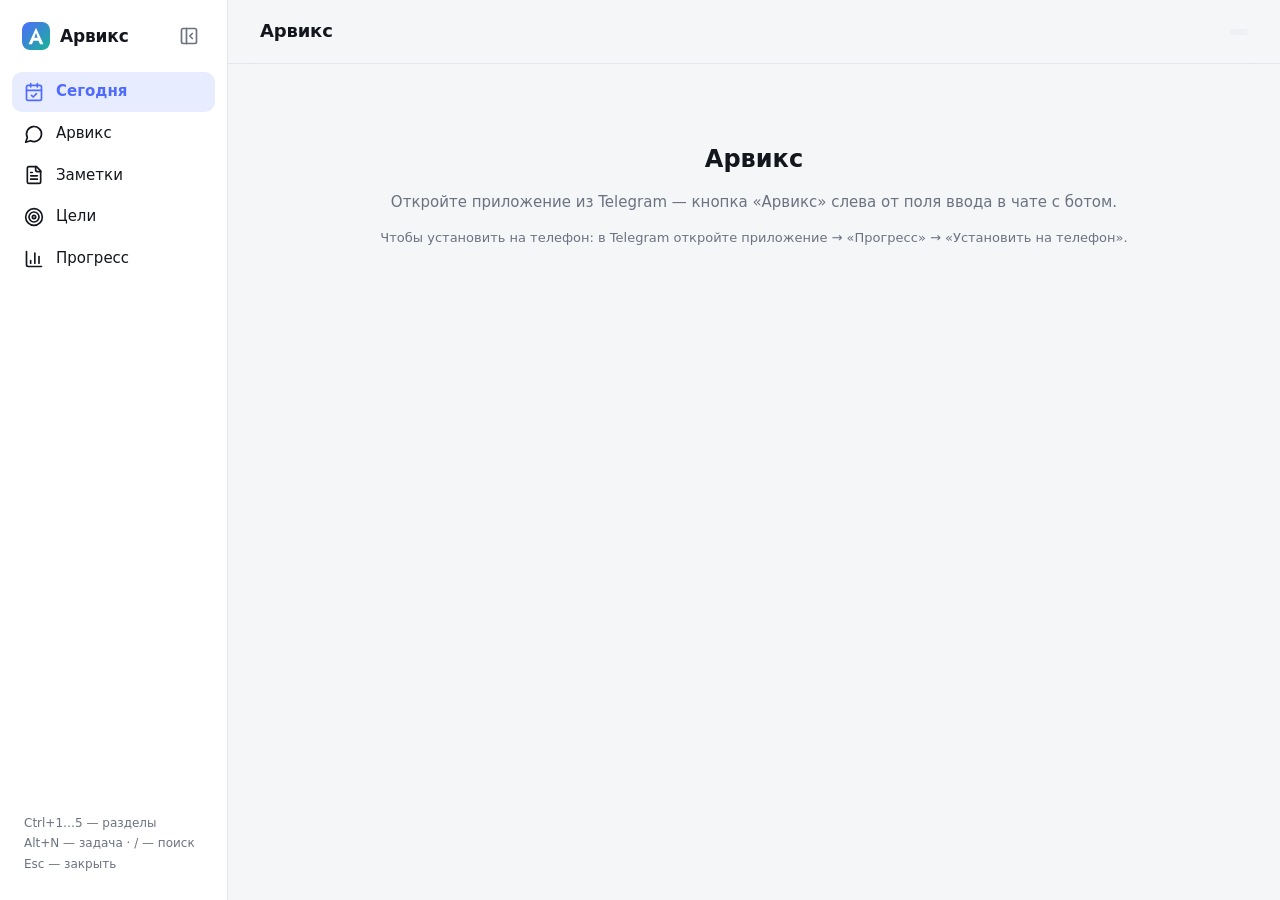
==== commit bf6c8b74: "feat: цели — система, а не список; стратег Арвикса и вкладка «Цели» из окон (D52) Вкладка «Проекты» " ====
--- a/arvix-claude/arvix/web/static/index.html
+++ b/arvix-claude/arvix/web/static/index.html
@@ -22,12 +22,11 @@
       <div id="top-sub" class="top-sub"></div>
     </div>
     <div class="top-right">
-      <div id="net" class="chip net hidden" role="status">нет связи</div>
+      <button id="top-call" class="top-call hidden" aria-label="Поговорить голосом"></button>
       <div id="top-mode" class="chip mode"></div>
     </div>
   </header>
 
-  <div id="banner" class="banner hidden" role="status"></div>
   <main id="view"></main>
 
   <nav class="tabs" id="tabs">
@@ -35,7 +34,7 @@
     <button data-tab="today" class="active" title="Ctrl+1"><span class="ico" data-ic="today"></span><span class="lbl">Сегодня</span><kbd>1</kbd></button>
     <button data-tab="chat" title="Ctrl+2"><span class="ico" data-ic="chat"></span><span class="lbl">Арвикс</span><kbd>2</kbd><i id="chat-dot" class="dot hidden"></i></button>
     <button data-tab="notes" title="Ctrl+3"><span class="ico" data-ic="notes"></span><span class="lbl">Заметки</span><kbd>3</kbd></button>
-    <button data-tab="projects" title="Ctrl+4"><span class="ico" data-ic="projects"></span><span class="lbl">Проекты</span><kbd>4</kbd></button>
+    <button data-tab="projects" title="Ctrl+4"><span class="ico" data-ic="goals"></span><span class="lbl">Цели</span><kbd>4</kbd></button>
     <button data-tab="progress" title="Ctrl+5"><span class="ico" data-ic="progress"></span><span class="lbl">Прогресс</span><kbd>5</kbd></button>
     <div class="side-hint">Ctrl+1…5 — разделы<br>Alt+N — задача · / — поиск<br>Esc — закрыть</div>
   </nav>
--- a/arvix-claude/arvix/web/static/app.css
+++ b/arvix-claude/arvix/web/static/app.css
@@ -336,6 +336,28 @@
 .sugg .link { white-space: normal; text-align: left; font-weight: 600; }
 
 /* --- Режим разговора: как экран звонка ----------------------------------------------------- */
+.talk { position: fixed; inset: 0; z-index: 30; display: flex; flex-direction: column; align-items: center; gap: 22px; overflow-y: auto;
+  padding: calc(env(safe-area-inset-top) + 40px) 16px calc(env(safe-area-inset-bottom) + 24px);
+  background: radial-gradient(120% 70% at 50% 0%, #2b3a8f 0%, #13182b 55%, #0b0e17 100%); color: #fff; }
+.talk-head { text-align: center; }
+.talk-name { font-size: 26px; font-weight: 700; letter-spacing: -.01em; }
+.talk-status { margin-top: 6px; color: rgba(255, 255, 255, .7); font-size: 15px; min-height: 20px; }
+.talk-orb { position: relative; margin-top: 4vh; width: 148px; height: 148px; border-radius: 50%; flex: none; display: grid; place-items: center; }
+.talk-avatar { width: 132px; height: 132px; border-radius: 50%; position: relative; z-index: 1; box-shadow: 0 12px 40px rgba(0, 0, 0, .45); }
+.talk-ring { position: absolute; inset: 0; border-radius: 50%; background: rgba(124, 140, 255, .35); transition: transform .08s linear; }
+.talk-orb[data-phase="thinking"] .talk-ring { animation: talk-pulse 1.4s ease-in-out infinite; }
+.talk-orb[data-phase="speaking"] .talk-ring { background: rgba(47, 208, 169, .35); animation: talk-speak .7s ease-in-out infinite alternate; }
+.talk-orb[data-phase="idle"] { opacity: .6; }
+@keyframes talk-pulse { 50% { transform: scale(1.12); opacity: .5; } }
+@keyframes talk-speak { from { transform: scale(1.05); } to { transform: scale(1.28); } }
+.talk-text { width: 100%; max-width: 560px; display: grid; gap: 8px; }
+.talk-text .muted { color: rgba(255, 255, 255, .6); }
+.talk-answer { background: rgba(255, 255, 255, .08); border-radius: 16px; padding: 12px 14px; line-height: 1.5; white-space: pre-wrap; }
+.talk-bar { margin-top: auto; display: flex; flex-direction: column; align-items: center; gap: 14px; }
+.talk-hint { text-align: center; max-width: 320px; color: rgba(255, 255, 255, .55) !important; }
+.talk-end { width: 68px; height: 68px; border-radius: 50%; background: #e5484d; color: #fff; display: grid; place-items: center;
+  box-shadow: 0 8px 24px rgba(229, 72, 77, .45); }
+.talk-end .ic { width: 30px; height: 30px; }
 
 /* --- Серия: год квадратами, как на GitHub ------------------------------------------------- */
 :root { --heat0: #ebedf0; --heat1: #9be9a8; --heat2: #40c463; --heat3: #30a14e; --heat4: #216e39; --heat-rest: #c8d3f5; }
@@ -375,6 +397,9 @@
 .note-back { display: inline-flex; align-items: center; gap: 2px; }
 .note-back .ic { width: 22px; height: 22px; margin-left: -6px; }
 .top-right { display: flex; align-items: center; gap: 8px; }
+.top-call { width: 38px; height: 38px; border-radius: 50%; display: grid; place-items: center; background: var(--card); color: var(--accent);
+  box-shadow: var(--shadow); }
+.top-call .ic { width: 19px; height: 19px; }
 .hidden { display: none !important; }
 
 /* --- Ноутбук: боковая панель, колонки, окна по центру (от 900 px; порог — WIDE в app.js) ------ */
@@ -613,20 +638,114 @@
 .pw-welcome { max-width: 620px; margin: 6vh auto 0; display: grid; gap: 12px; }
 .pw-welcome h2 { margin: 0; font-size: 24px; }
 .pw-welcome textarea { width: 100%; padding: 12px 14px; border-radius: 14px; border: 1px solid var(--line); background: var(--card); resize: vertical; }
+/* цели и окна (D52): список целей по фокусу · рабочее место из окон */
+.btn.sm { display: inline-flex; width: auto; align-items: center; justify-content: center; gap: 6px; padding: 9px 14px; font-size: 14px; margin-top: 0; }
+.btn.sm .ic { width: 16px; height: 16px; }
+.row-btns { display: flex; flex-wrap: wrap; gap: 8px; margin-top: 8px; }
+.gl-acts { display: flex; gap: 8px; margin: 0 0 12px; }
+.gl-acts .btn { flex: 1; }
+.gl-dream { font-size: 13px; color: var(--muted); padding: 0 6px 10px; font-style: italic; overflow-wrap: anywhere; }
+.gl-dups { background: color-mix(in srgb, var(--warn) 12%, var(--card)); border-radius: 14px; padding: 10px 12px; margin-bottom: 14px; display: grid; gap: 10px; }
+.gl-dh { font-weight: 700; font-size: 13px; }
+.gl-dup { display: flex; gap: 10px; align-items: center; justify-content: space-between; }
+.gl-dup .small { min-width: 0; overflow-wrap: anywhere; }
+.gl-dup .small > * { display: -webkit-box; -webkit-line-clamp: 2; -webkit-box-orient: vertical; overflow: hidden; }
+.gl-dup .small .muted { -webkit-line-clamp: 1; }
+.gl-dup .pill { flex: none; }
+.gl-dot { width: 10px; height: 10px; border-radius: 50%; margin-top: 6px; flex: none; background: var(--muted); }
+.gl-dot.good { background: var(--good); }
+.gl-dot.accent { background: var(--accent); }
+.gl-dot.warn { background: var(--warn); }
+.gl-dot.bad { background: var(--bad); }
+.gl-dot.hollow { background: transparent; border: 2px solid var(--muted); }
+.gl-badge { margin-top: 6px; font-size: 11.5px; }
+.st-moving { color: var(--good); }
+.st-start { color: var(--accent); }
+.st-stalled { color: var(--warn); }
+.st-overdue { color: var(--bad); }
+.st-none { color: var(--muted); }
+.chip.st { background: var(--card-2); }
+
+.ws-tabs { display: flex; align-items: center; gap: 6px; padding: 0 0 10px; min-width: 0; }
+.ws-tabrow { display: flex; gap: 6px; overflow-x: auto; scrollbar-width: none; flex: 1; min-width: 0; }
+.ws-tabrow::-webkit-scrollbar { display: none; }
+.ws-tab { display: inline-flex; align-items: center; gap: 6px; padding: 5px 5px 5px 10px; border-radius: 10px; background: var(--card); font-size: 13px;
+  cursor: pointer; flex: none; max-width: 220px; border: 1px solid var(--line); color: var(--muted); }
+.ws-tab.home { padding-right: 12px; }
+.ws-tab.shown { color: var(--text); }
+.ws-tab.on { border-color: var(--accent); color: var(--text); background: color-mix(in srgb, var(--accent) 8%, var(--card)); }
+.ws-tt { overflow: hidden; text-overflow: ellipsis; white-space: nowrap; }
+.ws-tx { border: 0; background: none; padding: 3px; border-radius: 6px; color: var(--muted); display: inline-flex; cursor: pointer; }
+.ws-tx .ic { width: 14px; height: 14px; }
+.ws-add { flex: none; }
+.win { display: flex; flex-direction: column; min-width: 0; background: var(--card); border-radius: 16px; box-shadow: var(--shadow); border: 1px solid var(--line); }
+.win.on { border-color: color-mix(in srgb, var(--accent) 55%, var(--line)); }
+.win-h { display: flex; align-items: center; gap: 8px; padding: 8px 8px 8px 12px; border-bottom: 1px solid var(--line); }
+.win-ico { flex: none; }
+.win-t { min-width: 0; flex: 1; }
+.win-title { font-weight: 700; overflow: hidden; display: -webkit-box; -webkit-line-clamp: 2; -webkit-box-orient: vertical; overflow-wrap: anywhere; line-height: 1.25; }
+.win-sub { font-size: 11.5px; color: var(--muted); }
+.win-sw { display: flex; gap: 2px; background: var(--card-2); border-radius: 10px; padding: 2px; flex: none; }
+.win-swb { border: 0; background: none; border-radius: 8px; padding: 4px 7px; cursor: pointer; font-size: 14px; opacity: .6; }
+.win-swb.on { background: var(--card); opacity: 1; box-shadow: var(--shadow); }
+.win-b { padding: 12px 14px; min-height: 0; }
+.win .pp-sec { background: var(--bg); box-shadow: none; }
+.win-chat .win-b { display: flex; flex-direction: column; }
+.gw-chips { margin-bottom: 6px; }
+.gw-why { margin: 4px 0 8px; }
+.gw-bars { position: relative; display: flex; align-items: flex-end; gap: 10px; height: 56px; margin: 8px 0 22px; }
+.gw-bar { flex: 1; height: 100%; display: flex; flex-direction: column; justify-content: flex-end; align-items: center; position: relative; }
+.gw-bar i { display: block; width: 100%; max-width: 44px; min-height: 2px; background: color-mix(in srgb, var(--accent) 40%, transparent); border-radius: 6px 6px 2px 2px; }
+.gw-bar.now i { background: var(--accent); }
+.gw-bar span { position: absolute; bottom: -18px; font-size: 11px; color: var(--muted); }
+.gw-need { position: absolute; left: 0; right: 0; border-top: 2px dashed var(--good); opacity: .8; }
+.gw-next { margin-top: 4px; font-weight: 600; overflow-wrap: anywhere; }
+.gw-plan.urge { outline: 1px solid color-mix(in srgb, var(--accent) 50%, transparent); }
+.gw-plan .btn.sm { margin-top: 8px; }
+.gw-diag { margin: 4px 0 8px; font-size: 14px; }
+.gp-item { display: flex; gap: 10px; align-items: flex-start; padding: 8px 0; border-top: 1px solid var(--line); }
+.gp-item.rejected { opacity: .5; }
+.gp-type { flex: none; font-size: 11px; margin-top: 2px; }
+.gp-acts { display: flex; gap: 4px; flex: none; }
+.gw-sum { margin-top: 8px; }
+.gs-sec { margin-top: 12px; }
+.gs-h { font-size: 12px; text-transform: uppercase; letter-spacing: .04em; color: var(--muted); font-weight: 600; }
+.gs-proj { display: flex; gap: 10px; align-items: flex-start; padding: 6px 4px; border-radius: 10px; cursor: pointer; }
+.gs-proj .pl-dot.later { background: transparent; border: 2px solid var(--muted); }
+.gw-foot .seg button { flex: 1; }
+.aw-list { display: grid; gap: 6px; margin-top: 6px; max-height: 34vh; overflow-y: auto; }
+.aw-row { text-align: left; border: 1px solid var(--line); background: var(--card); border-radius: 10px; padding: 9px 12px; cursor: pointer; color: inherit; font: inherit; }
+.aw-proj { display: flex; gap: 6px; align-items: center; padding: 4px 0; flex-wrap: wrap; }
+.aw-proj .grow { min-width: 140px; }
+.pn-path { text-align: right; overflow: hidden; text-overflow: ellipsis; white-space: nowrap; }
+.pw-welcome .row-btns { justify-content: center; }
+/* телефон и планшет вертикально: вкладки окон сверху, одно окно на экран, «Цели» — первая вкладка */
+.ws.narrow .ws-tabs { position: sticky; top: var(--top-real, 56px); z-index: 4; background: var(--bg);
+  margin: 0 calc(-1 * var(--pad, 16px)); padding: 6px var(--pad, 16px) 10px; }
+.ws.narrow .win { border: 0; box-shadow: none; background: transparent; border-radius: 0; }
+.ws.narrow .win-h { padding: 2px 0 8px; border-bottom: 0; }
+.ws.narrow .win-b { padding: 0; }
+.ws.narrow .win .pp-sec { background: var(--card); box-shadow: var(--shadow); }
 @media (min-width: 900px) {
   main.full { max-width: none; }
-  .pw { display: grid; gap: 0 18px; height: calc(100vh - var(--top-h) - 44px); min-height: 480px; }
-  .pw-list, .pw-side { overflow-y: auto; scrollbar-width: thin; min-height: 0; }
-  .pw-list { padding-right: 4px; }
-  .pw-main { display: flex; flex-direction: column; min-height: 0; min-width: 0; }
-  .pw-main .pc { flex: 1; }
-  .pw-main .pc-thread { flex: 1; overflow-y: auto; scrollbar-width: thin; padding-right: 6px; }
-  .pw-main .pc-compose { position: static; padding-bottom: 0; }
-  .pw-div { cursor: col-resize; border-radius: 3px; background: var(--line); margin: 8px 0; opacity: .5; transition: opacity .15s; touch-action: none; }
-  .pw-div:active { opacity: 1; background: var(--accent); }
-  .pw-side { display: flex; flex-direction: column; }
-  .ps-tabs { margin-bottom: 10px; flex: none; }
-  .ps-body { min-height: 0; }
+  .ws { display: grid; grid-template-columns: var(--gl-w) 6px minmax(0, 1fr); gap: 0 12px; height: calc(100vh - var(--top-h) - 44px); min-height: 480px; }
+  .ws.no-list { grid-template-columns: minmax(0, 1fr); }
+  .ws-list { overflow-y: auto; scrollbar-width: thin; min-height: 0; padding-right: 4px; }
+  .ws-ldiv { cursor: col-resize; border-radius: 3px; background: var(--line); margin: 8px 0; opacity: .45; touch-action: none; }
+  .ws-ldiv:active { opacity: 1; background: var(--accent); }
+  .ws-main { display: flex; flex-direction: column; min-height: 0; min-width: 0; }
+  .ws-wins { flex: 1; min-height: 0; display: flex; }
+  .ws-wins > .pw-welcome { margin: 8vh auto 0; align-self: flex-start; }
+  .win { min-height: 0; }
+  .win-b { flex: 1; overflow-y: auto; scrollbar-width: thin; }
+  .win-div { flex: none; width: 12px; cursor: col-resize; touch-action: none; position: relative; }
+  .win-div::after { content: ""; position: absolute; left: 5px; top: 14px; bottom: 14px; width: 2px; border-radius: 2px; background: var(--line); }
+  .win-div:active::after { background: var(--accent); }
+  .win-chat .win-b { overflow: hidden; }
+  .win-chat .pc { flex: 1; min-height: 0; }
+  .win-chat .pc-thread { flex: 1; overflow-y: auto; scrollbar-width: thin; padding-right: 6px; }
+  .win-chat .pc-compose { position: static; padding-bottom: 0; }
+  .win-note .pn-edit { min-height: calc(100% - 90px); }
 }
 /* Наведение — только там, где есть мышь или тачпад: на сенсорном экране подсветка «залипает» после касания */
 @media (min-width: 900px) and (hover: hover) {
@@ -637,7 +756,10 @@
   :root:not([data-theme="light"]) .icon-btn:hover { filter: brightness(1.25); }
   .list-item:hover { background: var(--card-2); }
   .pl-item:hover, .pn-file:hover { background: var(--card-2); }
-  .pw-div:hover { opacity: 1; background: var(--accent); }
+  .ws-tab:hover, .aw-row:hover, .gs-proj:hover { background: var(--card-2); }
+  .ws-tx:hover { color: var(--text); background: var(--card-2); }
+  .ws-ldiv:hover { opacity: 1; background: var(--accent); }
+  .win-div:hover::after { background: var(--accent); }
 }
 
 /* --- Планшет вертикально (600–899 px): нижние вкладки как на телефоне, но во всю ширину, без полос по бокам ---- */
@@ -665,38 +787,3 @@
   .progress-grid .card { margin: 0; }
   #g-canvas { height: 56vh; }
 }
-
-/* --- чат: черновики, голосовые, 🔊, подгрузка, плашка, связь (D51) ------------------------------ */
-.dot:not(:empty) { width: auto; min-width: 17px; height: 17px; padding: 0 5px; font: 700 10.5px/17px system-ui, sans-serif; font-style: normal;
-  color: #fff; text-align: center; border-radius: 9px; }
-.msg.pending.sending { opacity: .72; }
-.msg.pending.failed { box-shadow: inset 0 0 0 1.5px var(--bad); }
-.msg .retry { color: inherit; text-decoration: underline; font: inherit; padding: 0; background: none; }
-.msg time .listen { display: inline-grid; place-items: center; width: 22px; height: 22px; margin: -4px 4px -6px -4px; border-radius: 50%;
-  color: inherit; opacity: .75; vertical-align: middle; background: none; }
-.msg time .listen .ic { width: 15px; height: 15px; }
-.msg time .listen.playing, .msg time .listen.loading { opacity: 1; color: var(--accent); }
-.msg time .listen.loading .ic { animation: blink 1s infinite; }
-.voice { display: flex; align-items: center; gap: 10px; padding: 2px 0; background: none; color: inherit; font: inherit; }
-.voice > .ic { width: 34px; height: 34px; padding: 9px; border-radius: 50%; background: var(--accent); color: #fff; flex: none; }
-.voice.loading > .ic { animation: blink 1s infinite; }
-.voice-wave { width: 96px; height: 18px; flex: none; opacity: .55;
-  background: repeating-linear-gradient(90deg, currentColor 0 2px, transparent 2px 5px);
-  -webkit-mask: linear-gradient(0deg, transparent 20%, #000 20% 80%, transparent 80%); }
-.voice.playing .voice-wave { opacity: .9; animation: blink 1.2s infinite; }
-.voice-label { font-size: 12px; opacity: .65; }
-.voice-text { margin-top: 6px; font-size: 14px; opacity: .85; }
-.typing span { margin-left: 8px; font-size: 12px; color: var(--muted); }
-.older { align-self: center; padding: 6px 14px; border-radius: 14px; background: var(--card); color: var(--muted); font-size: 13px; box-shadow: var(--shadow); }
-.to-new { position: fixed; right: 16px; bottom: calc(var(--tabs-h) + 72px + env(safe-area-inset-bottom)); z-index: 7; width: 40px; height: 40px;
-  border-radius: 50%; background: var(--card); color: var(--accent); font-size: 18px; box-shadow: var(--shadow); }
-.rec-time { flex: 1; min-height: 42px; display: flex; align-items: center; padding: 0 14px; color: var(--bad); font-size: 14px; font-variant-numeric: tabular-nums; }
-.composer textarea.hidden, .rec-time.hidden { display: none; }
-.banner { position: fixed; left: 12px; right: 12px; top: calc(10px + env(safe-area-inset-top)); z-index: 40; max-width: 520px; margin: 0 auto;
-  display: grid; gap: 2px; padding: 10px 14px; border-radius: 16px; background: var(--card); box-shadow: 0 10px 30px rgba(0, 0, 0, .25);
-  font-size: 14px; cursor: pointer; animation: drop .22s ease-out; }
-.banner span { color: var(--muted); overflow: hidden; display: -webkit-box; -webkit-line-clamp: 2; -webkit-box-orient: vertical; }
-@keyframes drop { from { transform: translateY(-16px); opacity: 0; } }
-.chip.net { background: var(--bad); color: #fff; }
-@media (prefers-reduced-motion: reduce) { .banner, .voice.playing .voice-wave { animation: none; } }
-@media (min-width: 900px) { .to-new { bottom: 96px; right: 28px; } }
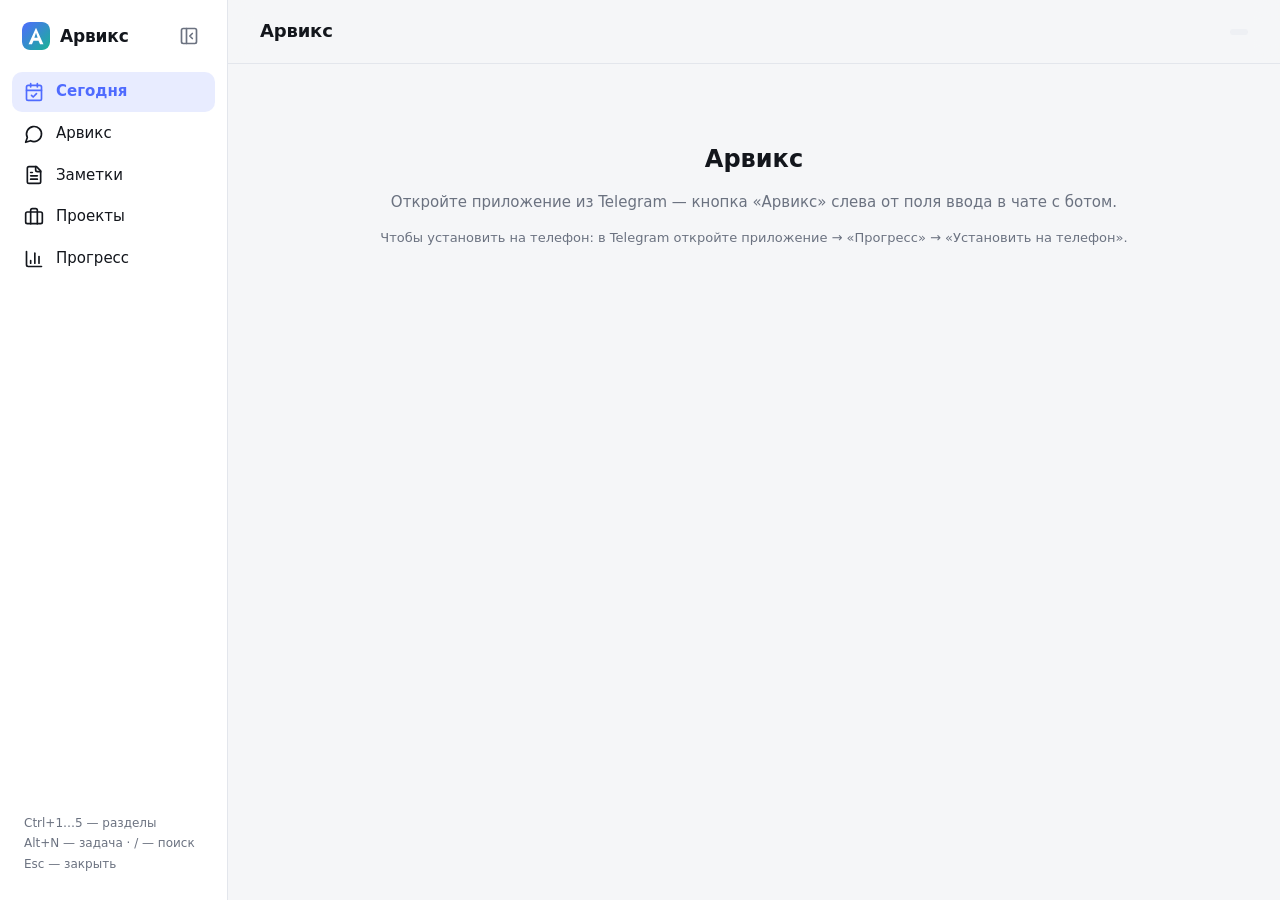
==== commit 35491841: "feat: Арвикс видит переписку, как в мессенджере — ответы, реакции, прочитано, в сети; звонок убран (" ====
--- a/arvix-claude/arvix/web/static/index.html
+++ b/arvix-claude/arvix/web/static/index.html
@@ -22,7 +22,6 @@
       <div id="top-sub" class="top-sub"></div>
     </div>
     <div class="top-right">
-      <button id="top-call" class="top-call hidden" aria-label="Поговорить голосом"></button>
       <div id="top-mode" class="chip mode"></div>
     </div>
   </header>
@@ -34,7 +33,7 @@
     <button data-tab="today" class="active" title="Ctrl+1"><span class="ico" data-ic="today"></span><span class="lbl">Сегодня</span><kbd>1</kbd></button>
     <button data-tab="chat" title="Ctrl+2"><span class="ico" data-ic="chat"></span><span class="lbl">Арвикс</span><kbd>2</kbd><i id="chat-dot" class="dot hidden"></i></button>
     <button data-tab="notes" title="Ctrl+3"><span class="ico" data-ic="notes"></span><span class="lbl">Заметки</span><kbd>3</kbd></button>
-    <button data-tab="projects" title="Ctrl+4"><span class="ico" data-ic="goals"></span><span class="lbl">Цели</span><kbd>4</kbd></button>
+    <button data-tab="projects" title="Ctrl+4"><span class="ico" data-ic="projects"></span><span class="lbl">Проекты</span><kbd>4</kbd></button>
     <button data-tab="progress" title="Ctrl+5"><span class="ico" data-ic="progress"></span><span class="lbl">Прогресс</span><kbd>5</kbd></button>
     <div class="side-hint">Ctrl+1…5 — разделы<br>Alt+N — задача · / — поиск<br>Esc — закрыть</div>
   </nav>
--- a/arvix-claude/arvix/web/static/app.css
+++ b/arvix-claude/arvix/web/static/app.css
@@ -137,13 +137,70 @@
 
 /* чат */
 .chat { display: flex; flex-direction: column; gap: 6px; padding-bottom: 76px; }
-.msg { max-width: 86%; padding: 9px 13px; border-radius: 18px; white-space: pre-wrap; word-break: break-word; background: var(--card);
-  box-shadow: var(--shadow); align-self: flex-start; border-bottom-left-radius: 6px; }
-.msg.me { align-self: flex-end; background: var(--me); color: var(--me-text); border-bottom-left-radius: 18px; border-bottom-right-radius: 6px; }
-.msg time { display: block; font-size: 11px; opacity: .6; margin-top: 3px; text-align: right; }
+.msg { position: relative; max-width: 86%; padding: 8px 12px 6px; border-radius: 18px; white-space: pre-wrap; word-break: break-word; background: var(--card);
+  box-shadow: var(--shadow); align-self: flex-start; transition: transform .18s ease, background .3s; }
+.msg.me { align-self: flex-end; background: var(--me); color: var(--me-text); }
+/* Как в Telegram: подряд идущие сообщения одного автора — плотной группой, «хвостик» только у последнего */
+.msg.cont { margin-top: -3px; }
+.msg.tail { border-bottom-left-radius: 6px; }
+.msg.me.tail { border-bottom-left-radius: 18px; border-bottom-right-radius: 6px; }
+.msg .mfoot { display: flex; align-items: flex-end; justify-content: flex-end; gap: 8px; margin-top: 2px; }
+.msg time { display: flex; align-items: center; justify-content: flex-end; gap: 3px; margin-left: auto; font-size: 11px; opacity: .6; }
+.react-chip { display: inline-flex; align-items: center; padding: 1px 8px; border-radius: 12px; font-size: 15px; line-height: 22px;
+  background: color-mix(in srgb, var(--accent) 16%, transparent); border: 1px solid color-mix(in srgb, var(--accent) 35%, transparent); }
+.react-row { display: flex; gap: 2px; padding: 2px 2px 6px; margin-bottom: 4px; border-bottom: 1px solid var(--line); }
+.msg-menu .react-row button { width: 34px; height: 34px; padding: 0; justify-content: center; border-radius: 50%; font-size: 20px; transition: transform .1s; }
+.msg-menu .react-row button:active { transform: scale(1.25); }
+.msg-menu .react-row button.on { background: color-mix(in srgb, var(--accent) 22%, transparent); }
+.msg .tick { display: inline-flex; font-style: normal; }
+.msg .tick .ic { width: 14px; height: 14px; }
+.msg .tick.read { opacity: 1; }
+.msg .tick.wait .ic { width: 11px; height: 11px; }
+.msg.flash { animation: flash 1.2s ease; }
+@keyframes flash { 0%, 40% { box-shadow: 0 0 0 3px var(--accent); } 100% { box-shadow: var(--shadow); } }
+/* цитата внутри пузыря: полоска слева, автор, начало текста; тап — к оригиналу */
+.quote { display: flex; flex-direction: column; align-items: flex-start; gap: 1px; width: 100%; min-width: 0; margin: 2px 0 5px;
+  padding: 4px 8px; border-radius: 8px; border-left: 3px solid var(--accent); background: color-mix(in srgb, var(--accent) 10%, transparent);
+  text-align: left; font-size: 13px; line-height: 1.3; white-space: normal; cursor: pointer; }
+.quote b { color: var(--accent); font-size: 12.5px; }
+.quote span { display: -webkit-box; -webkit-line-clamp: 2; -webkit-box-orient: vertical; overflow: hidden; opacity: .85; }
+.msg.me .quote { border-left-color: rgba(255,255,255,.85); background: rgba(255,255,255,.16); }
+.msg.me .quote b { color: inherit; }
+.swipe-ic { position: absolute; right: -40px; top: 50%; width: 30px; height: 30px; margin-top: -15px; display: grid; place-items: center;
+  border-radius: 50%; background: var(--card-2); color: var(--muted); opacity: 0; transform: scale(.6); transition: opacity .15s, transform .15s; pointer-events: none; }
+.swipe-ic .ic { width: 17px; height: 17px; }
+.msg.swipe-ready .swipe-ic { opacity: 1; transform: scale(1); color: var(--accent); }
+@media (hover: none) { .msg { -webkit-user-select: none; user-select: none; -webkit-touch-callout: none; } }
+.msg-menu { position: fixed; z-index: 40; min-width: 170px; padding: 5px; border-radius: 14px; background: var(--card);
+  box-shadow: 0 8px 30px rgba(0,0,0,.22); border: 1px solid var(--line); animation: pop .12s ease; }
+.msg-menu button { display: flex; align-items: center; gap: 10px; width: 100%; padding: 9px 12px; border-radius: 9px; font-size: 15px; text-align: left; }
+.msg-menu button:active, .msg-menu button:focus-visible { background: var(--card-2); outline: none; }
+.msg-menu .ic { width: 18px; height: 18px; color: var(--muted); }
+@keyframes pop { from { opacity: 0; transform: scale(.92); } }
+/* полоска «В ответ …» над полем ввода */
+.composer { flex-wrap: wrap; }
+.reply-bar { order: -1; flex: 0 0 100%; display: flex; align-items: center; gap: 10px; min-width: 0; padding: 2px 4px 4px; }
+.reply-bar.hidden { display: none; }
+body:has(.reply-bar:not(.hidden)) .chat { padding-bottom: 128px; }  /* полоска ответа не закрывает последнее сообщение */
+.rb-ic { color: var(--accent); display: grid; place-items: center; }
+.rb-ic .ic { width: 20px; height: 20px; }
+.rb-body { flex: 1; min-width: 0; display: flex; flex-direction: column; align-items: flex-start; padding-left: 9px; border-left: 2px solid var(--accent); text-align: left; }
+.rb-body b { font-size: 13px; color: var(--accent); }
+.rb-body span { max-width: 100%; font-size: 13px; color: var(--muted); white-space: nowrap; overflow: hidden; text-overflow: ellipsis; }
+.rb-x { width: 32px; height: 32px; flex: none; display: grid; place-items: center; border-radius: 50%; color: var(--muted); }
+.rb-x .ic { width: 18px; height: 18px; }
+.to-bottom { position: absolute; right: 14px; top: -54px; width: 44px; height: 44px; border-radius: 50%; display: grid; place-items: center;
+  background: var(--card); color: var(--muted); box-shadow: 0 2px 10px rgba(0,0,0,.18); border: 1px solid var(--line); }
+.to-bottom.hidden { display: none; }
+.to-bottom b { position: absolute; top: -6px; right: -2px; min-width: 20px; height: 20px; padding: 0 5px; border-radius: 10px; background: var(--accent);
+  color: #fff; font-size: 11px; line-height: 20px; text-align: center; }
+.to-bottom b:empty { display: none; }
+.top-sub.typing-sub { color: var(--accent); }
 .msg .btns { display: flex; flex-wrap: wrap; gap: 6px; margin-top: 8px; }
 .msg .btns button { padding: 6px 10px; border-radius: 10px; background: var(--card-2); font-size: 13px; font-weight: 600; }
-.day-sep { align-self: center; font-size: 12px; color: var(--muted); padding: 8px 0 2px; }
+.day-sep { position: sticky; top: calc(var(--top-h, 62px) + env(safe-area-inset-top) + 4px); z-index: 2; align-self: center; padding: 8px 0 2px; pointer-events: none; }
+.day-sep span { display: inline-block; padding: 3px 10px; border-radius: 12px; font-size: 12.5px; font-weight: 600; color: var(--muted);
+  background: color-mix(in srgb, var(--card) 85%, transparent); backdrop-filter: blur(8px); -webkit-backdrop-filter: blur(8px); box-shadow: var(--shadow); }
 .typing { align-self: flex-start; padding: 12px 16px; border-radius: 18px; background: var(--card); box-shadow: var(--shadow); }
 .typing i { display: inline-block; width: 7px; height: 7px; margin: 0 2px; border-radius: 50%; background: var(--muted); animation: blink 1.2s infinite; }
 .typing i:nth-child(2) { animation-delay: .2s; } .typing i:nth-child(3) { animation-delay: .4s; }
@@ -335,30 +392,6 @@
 .sugg .grow { flex: 1; min-width: 0; }
 .sugg .link { white-space: normal; text-align: left; font-weight: 600; }
 
-/* --- Режим разговора: как экран звонка ----------------------------------------------------- */
-.talk { position: fixed; inset: 0; z-index: 30; display: flex; flex-direction: column; align-items: center; gap: 22px; overflow-y: auto;
-  padding: calc(env(safe-area-inset-top) + 40px) 16px calc(env(safe-area-inset-bottom) + 24px);
-  background: radial-gradient(120% 70% at 50% 0%, #2b3a8f 0%, #13182b 55%, #0b0e17 100%); color: #fff; }
-.talk-head { text-align: center; }
-.talk-name { font-size: 26px; font-weight: 700; letter-spacing: -.01em; }
-.talk-status { margin-top: 6px; color: rgba(255, 255, 255, .7); font-size: 15px; min-height: 20px; }
-.talk-orb { position: relative; margin-top: 4vh; width: 148px; height: 148px; border-radius: 50%; flex: none; display: grid; place-items: center; }
-.talk-avatar { width: 132px; height: 132px; border-radius: 50%; position: relative; z-index: 1; box-shadow: 0 12px 40px rgba(0, 0, 0, .45); }
-.talk-ring { position: absolute; inset: 0; border-radius: 50%; background: rgba(124, 140, 255, .35); transition: transform .08s linear; }
-.talk-orb[data-phase="thinking"] .talk-ring { animation: talk-pulse 1.4s ease-in-out infinite; }
-.talk-orb[data-phase="speaking"] .talk-ring { background: rgba(47, 208, 169, .35); animation: talk-speak .7s ease-in-out infinite alternate; }
-.talk-orb[data-phase="idle"] { opacity: .6; }
-@keyframes talk-pulse { 50% { transform: scale(1.12); opacity: .5; } }
-@keyframes talk-speak { from { transform: scale(1.05); } to { transform: scale(1.28); } }
-.talk-text { width: 100%; max-width: 560px; display: grid; gap: 8px; }
-.talk-text .muted { color: rgba(255, 255, 255, .6); }
-.talk-answer { background: rgba(255, 255, 255, .08); border-radius: 16px; padding: 12px 14px; line-height: 1.5; white-space: pre-wrap; }
-.talk-bar { margin-top: auto; display: flex; flex-direction: column; align-items: center; gap: 14px; }
-.talk-hint { text-align: center; max-width: 320px; color: rgba(255, 255, 255, .55) !important; }
-.talk-end { width: 68px; height: 68px; border-radius: 50%; background: #e5484d; color: #fff; display: grid; place-items: center;
-  box-shadow: 0 8px 24px rgba(229, 72, 77, .45); }
-.talk-end .ic { width: 30px; height: 30px; }
-
 /* --- Серия: год квадратами, как на GitHub ------------------------------------------------- */
 :root { --heat0: #ebedf0; --heat1: #9be9a8; --heat2: #40c463; --heat3: #30a14e; --heat4: #216e39; --heat-rest: #c8d3f5; }
 @media (prefers-color-scheme: dark) { :root:not([data-theme="light"]) { --heat0: #2a303b; --heat1: #0e4429; --heat2: #006d32; --heat3: #26a641; --heat4: #39d353; --heat-rest: #2c3a63; } }
@@ -397,9 +430,6 @@
 .note-back { display: inline-flex; align-items: center; gap: 2px; }
 .note-back .ic { width: 22px; height: 22px; margin-left: -6px; }
 .top-right { display: flex; align-items: center; gap: 8px; }
-.top-call { width: 38px; height: 38px; border-radius: 50%; display: grid; place-items: center; background: var(--card); color: var(--accent);
-  box-shadow: var(--shadow); }
-.top-call .ic { width: 19px; height: 19px; }
 .hidden { display: none !important; }
 
 /* --- Ноутбук: боковая панель, колонки, окна по центру (от 900 px; порог — WIDE в app.js) ------ */
@@ -638,128 +668,30 @@
 .pw-welcome { max-width: 620px; margin: 6vh auto 0; display: grid; gap: 12px; }
 .pw-welcome h2 { margin: 0; font-size: 24px; }
 .pw-welcome textarea { width: 100%; padding: 12px 14px; border-radius: 14px; border: 1px solid var(--line); background: var(--card); resize: vertical; }
-/* цели и окна (D52): список целей по фокусу · рабочее место из окон */
-.btn.sm { display: inline-flex; width: auto; align-items: center; justify-content: center; gap: 6px; padding: 9px 14px; font-size: 14px; margin-top: 0; }
-.btn.sm .ic { width: 16px; height: 16px; }
-.row-btns { display: flex; flex-wrap: wrap; gap: 8px; margin-top: 8px; }
-.gl-acts { display: flex; gap: 8px; margin: 0 0 12px; }
-.gl-acts .btn { flex: 1; }
-.gl-dream { font-size: 13px; color: var(--muted); padding: 0 6px 10px; font-style: italic; overflow-wrap: anywhere; }
-.gl-dups { background: color-mix(in srgb, var(--warn) 12%, var(--card)); border-radius: 14px; padding: 10px 12px; margin-bottom: 14px; display: grid; gap: 10px; }
-.gl-dh { font-weight: 700; font-size: 13px; }
-.gl-dup { display: flex; gap: 10px; align-items: center; justify-content: space-between; }
-.gl-dup .small { min-width: 0; overflow-wrap: anywhere; }
-.gl-dup .small > * { display: -webkit-box; -webkit-line-clamp: 2; -webkit-box-orient: vertical; overflow: hidden; }
-.gl-dup .small .muted { -webkit-line-clamp: 1; }
-.gl-dup .pill { flex: none; }
-.gl-dot { width: 10px; height: 10px; border-radius: 50%; margin-top: 6px; flex: none; background: var(--muted); }
-.gl-dot.good { background: var(--good); }
-.gl-dot.accent { background: var(--accent); }
-.gl-dot.warn { background: var(--warn); }
-.gl-dot.bad { background: var(--bad); }
-.gl-dot.hollow { background: transparent; border: 2px solid var(--muted); }
-.gl-badge { margin-top: 6px; font-size: 11.5px; }
-.st-moving { color: var(--good); }
-.st-start { color: var(--accent); }
-.st-stalled { color: var(--warn); }
-.st-overdue { color: var(--bad); }
-.st-none { color: var(--muted); }
-.chip.st { background: var(--card-2); }
-
-.ws-tabs { display: flex; align-items: center; gap: 6px; padding: 0 0 10px; min-width: 0; }
-.ws-tabrow { display: flex; gap: 6px; overflow-x: auto; scrollbar-width: none; flex: 1; min-width: 0; }
-.ws-tabrow::-webkit-scrollbar { display: none; }
-.ws-tab { display: inline-flex; align-items: center; gap: 6px; padding: 5px 5px 5px 10px; border-radius: 10px; background: var(--card); font-size: 13px;
-  cursor: pointer; flex: none; max-width: 220px; border: 1px solid var(--line); color: var(--muted); }
-.ws-tab.home { padding-right: 12px; }
-.ws-tab.shown { color: var(--text); }
-.ws-tab.on { border-color: var(--accent); color: var(--text); background: color-mix(in srgb, var(--accent) 8%, var(--card)); }
-.ws-tt { overflow: hidden; text-overflow: ellipsis; white-space: nowrap; }
-.ws-tx { border: 0; background: none; padding: 3px; border-radius: 6px; color: var(--muted); display: inline-flex; cursor: pointer; }
-.ws-tx .ic { width: 14px; height: 14px; }
-.ws-add { flex: none; }
-.win { display: flex; flex-direction: column; min-width: 0; background: var(--card); border-radius: 16px; box-shadow: var(--shadow); border: 1px solid var(--line); }
-.win.on { border-color: color-mix(in srgb, var(--accent) 55%, var(--line)); }
-.win-h { display: flex; align-items: center; gap: 8px; padding: 8px 8px 8px 12px; border-bottom: 1px solid var(--line); }
-.win-ico { flex: none; }
-.win-t { min-width: 0; flex: 1; }
-.win-title { font-weight: 700; overflow: hidden; display: -webkit-box; -webkit-line-clamp: 2; -webkit-box-orient: vertical; overflow-wrap: anywhere; line-height: 1.25; }
-.win-sub { font-size: 11.5px; color: var(--muted); }
-.win-sw { display: flex; gap: 2px; background: var(--card-2); border-radius: 10px; padding: 2px; flex: none; }
-.win-swb { border: 0; background: none; border-radius: 8px; padding: 4px 7px; cursor: pointer; font-size: 14px; opacity: .6; }
-.win-swb.on { background: var(--card); opacity: 1; box-shadow: var(--shadow); }
-.win-b { padding: 12px 14px; min-height: 0; }
-.win .pp-sec { background: var(--bg); box-shadow: none; }
-.win-chat .win-b { display: flex; flex-direction: column; }
-.gw-chips { margin-bottom: 6px; }
-.gw-why { margin: 4px 0 8px; }
-.gw-bars { position: relative; display: flex; align-items: flex-end; gap: 10px; height: 56px; margin: 8px 0 22px; }
-.gw-bar { flex: 1; height: 100%; display: flex; flex-direction: column; justify-content: flex-end; align-items: center; position: relative; }
-.gw-bar i { display: block; width: 100%; max-width: 44px; min-height: 2px; background: color-mix(in srgb, var(--accent) 40%, transparent); border-radius: 6px 6px 2px 2px; }
-.gw-bar.now i { background: var(--accent); }
-.gw-bar span { position: absolute; bottom: -18px; font-size: 11px; color: var(--muted); }
-.gw-need { position: absolute; left: 0; right: 0; border-top: 2px dashed var(--good); opacity: .8; }
-.gw-next { margin-top: 4px; font-weight: 600; overflow-wrap: anywhere; }
-.gw-plan.urge { outline: 1px solid color-mix(in srgb, var(--accent) 50%, transparent); }
-.gw-plan .btn.sm { margin-top: 8px; }
-.gw-diag { margin: 4px 0 8px; font-size: 14px; }
-.gp-item { display: flex; gap: 10px; align-items: flex-start; padding: 8px 0; border-top: 1px solid var(--line); }
-.gp-item.rejected { opacity: .5; }
-.gp-type { flex: none; font-size: 11px; margin-top: 2px; }
-.gp-acts { display: flex; gap: 4px; flex: none; }
-.gw-sum { margin-top: 8px; }
-.gs-sec { margin-top: 12px; }
-.gs-h { font-size: 12px; text-transform: uppercase; letter-spacing: .04em; color: var(--muted); font-weight: 600; }
-.gs-proj { display: flex; gap: 10px; align-items: flex-start; padding: 6px 4px; border-radius: 10px; cursor: pointer; }
-.gs-proj .pl-dot.later { background: transparent; border: 2px solid var(--muted); }
-.gw-foot .seg button { flex: 1; }
-.aw-list { display: grid; gap: 6px; margin-top: 6px; max-height: 34vh; overflow-y: auto; }
-.aw-row { text-align: left; border: 1px solid var(--line); background: var(--card); border-radius: 10px; padding: 9px 12px; cursor: pointer; color: inherit; font: inherit; }
-.aw-proj { display: flex; gap: 6px; align-items: center; padding: 4px 0; flex-wrap: wrap; }
-.aw-proj .grow { min-width: 140px; }
-.pn-path { text-align: right; overflow: hidden; text-overflow: ellipsis; white-space: nowrap; }
-.pw-welcome .row-btns { justify-content: center; }
-/* телефон и планшет вертикально: вкладки окон сверху, одно окно на экран, «Цели» — первая вкладка */
-.ws.narrow .ws-tabs { position: sticky; top: var(--top-real, 56px); z-index: 4; background: var(--bg);
-  margin: 0 calc(-1 * var(--pad, 16px)); padding: 6px var(--pad, 16px) 10px; }
-.ws.narrow .win { border: 0; box-shadow: none; background: transparent; border-radius: 0; }
-.ws.narrow .win-h { padding: 2px 0 8px; border-bottom: 0; }
-.ws.narrow .win-b { padding: 0; }
-.ws.narrow .win .pp-sec { background: var(--card); box-shadow: var(--shadow); }
 @media (min-width: 900px) {
   main.full { max-width: none; }
-  .ws { display: grid; grid-template-columns: var(--gl-w) 6px minmax(0, 1fr); gap: 0 12px; height: calc(100vh - var(--top-h) - 44px); min-height: 480px; }
-  .ws.no-list { grid-template-columns: minmax(0, 1fr); }
-  .ws-list { overflow-y: auto; scrollbar-width: thin; min-height: 0; padding-right: 4px; }
-  .ws-ldiv { cursor: col-resize; border-radius: 3px; background: var(--line); margin: 8px 0; opacity: .45; touch-action: none; }
-  .ws-ldiv:active { opacity: 1; background: var(--accent); }
-  .ws-main { display: flex; flex-direction: column; min-height: 0; min-width: 0; }
-  .ws-wins { flex: 1; min-height: 0; display: flex; }
-  .ws-wins > .pw-welcome { margin: 8vh auto 0; align-self: flex-start; }
-  .win { min-height: 0; }
-  .win-b { flex: 1; overflow-y: auto; scrollbar-width: thin; }
-  .win-div { flex: none; width: 12px; cursor: col-resize; touch-action: none; position: relative; }
-  .win-div::after { content: ""; position: absolute; left: 5px; top: 14px; bottom: 14px; width: 2px; border-radius: 2px; background: var(--line); }
-  .win-div:active::after { background: var(--accent); }
-  .win-chat .win-b { overflow: hidden; }
-  .win-chat .pc { flex: 1; min-height: 0; }
-  .win-chat .pc-thread { flex: 1; overflow-y: auto; scrollbar-width: thin; padding-right: 6px; }
-  .win-chat .pc-compose { position: static; padding-bottom: 0; }
-  .win-note .pn-edit { min-height: calc(100% - 90px); }
-}
+  .pw { display: grid; gap: 0 18px; height: calc(100vh - var(--top-h) - 44px); min-height: 480px; }
+  .pw-list, .pw-side { overflow-y: auto; scrollbar-width: thin; min-height: 0; }
+  .pw-list { padding-right: 4px; }
+  .pw-main { display: flex; flex-direction: column; min-height: 0; min-width: 0; }
+  .pw-main .pc { flex: 1; }
+  .pw-main .pc-thread { flex: 1; overflow-y: auto; scrollbar-width: thin; padding-right: 6px; }
+  .pw-main .pc-compose { position: static; padding-bottom: 0; }
+  .pw-div { cursor: col-resize; border-radius: 3px; background: var(--line); margin: 8px 0; opacity: .5; transition: opacity .15s; touch-action: none; }
+  .pw-div:active { opacity: 1; background: var(--accent); }
+  .pw-side { display: flex; flex-direction: column; }
+  .ps-tabs { margin-bottom: 10px; flex: none; }
+  .ps-body { min-height: 0; }
 /* Наведение — только там, где есть мышь или тачпад: на сенсорном экране подсветка «залипает» после касания */
 @media (min-width: 900px) and (hover: hover) {
   .tabs button:hover { background: var(--card-2); }
   .tabs button:hover kbd { opacity: 1; }
   .tabs .side-toggle:hover { color: var(--text); }
-  .icon-btn:hover, .pill:hover, .seg button:not(.on):hover, .btn:hover, .msg .btns button:hover { filter: brightness(.95); }
+  .icon-btn:hover, .pill:hover, .seg button:not(.on):hover, .btn:hover, .msg .btns button:hover, .msg-menu button:hover { filter: brightness(.95); }
   :root:not([data-theme="light"]) .icon-btn:hover { filter: brightness(1.25); }
   .list-item:hover { background: var(--card-2); }
   .pl-item:hover, .pn-file:hover { background: var(--card-2); }
-  .ws-tab:hover, .aw-row:hover, .gs-proj:hover { background: var(--card-2); }
-  .ws-tx:hover { color: var(--text); background: var(--card-2); }
-  .ws-ldiv:hover { opacity: 1; background: var(--accent); }
-  .win-div:hover::after { background: var(--accent); }
+  .pw-div:hover { opacity: 1; background: var(--accent); }
 }
 
 /* --- Планшет вертикально (600–899 px): нижние вкладки как на телефоне, но во всю ширину, без полос по бокам ---- */
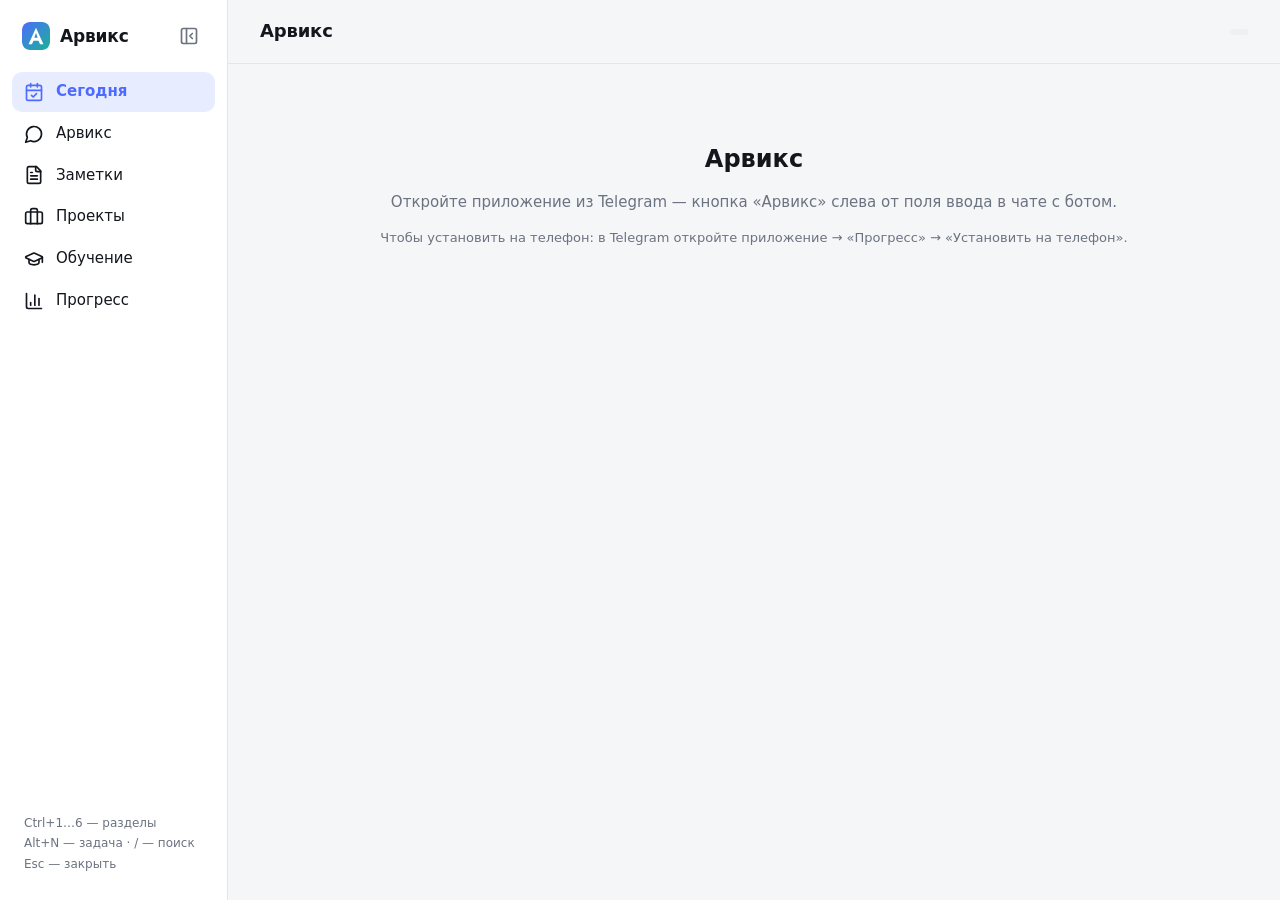
==== commit 4da8d83d: "feat: раздел «Обучение» — сессия с окнами, общая очередь тем с проектами (D55) Сессия = учебный блок" ====
--- a/arvix-claude/arvix/web/static/index.html
+++ b/arvix-claude/arvix/web/static/index.html
@@ -34,8 +34,9 @@
     <button data-tab="chat" title="Ctrl+2"><span class="ico" data-ic="chat"></span><span class="lbl">Арвикс</span><kbd>2</kbd><i id="chat-dot" class="dot hidden"></i></button>
     <button data-tab="notes" title="Ctrl+3"><span class="ico" data-ic="notes"></span><span class="lbl">Заметки</span><kbd>3</kbd></button>
     <button data-tab="projects" title="Ctrl+4"><span class="ico" data-ic="projects"></span><span class="lbl">Проекты</span><kbd>4</kbd></button>
-    <button data-tab="progress" title="Ctrl+5"><span class="ico" data-ic="progress"></span><span class="lbl">Прогресс</span><kbd>5</kbd></button>
-    <div class="side-hint">Ctrl+1…5 — разделы<br>Alt+N — задача · / — поиск<br>Esc — закрыть</div>
+    <button data-tab="study" title="Ctrl+5"><span class="ico" data-ic="study"></span><span class="lbl">Обучение</span><kbd>5</kbd></button>
+    <button data-tab="progress" title="Ctrl+6"><span class="ico" data-ic="progress"></span><span class="lbl">Прогресс</span><kbd>6</kbd></button>
+    <div class="side-hint">Ctrl+1…6 — разделы<br>Alt+N — задача · / — поиск<br>Esc — закрыть</div>
   </nav>
 </div>
 
--- a/arvix-claude/arvix/web/static/app.css
+++ b/arvix-claude/arvix/web/static/app.css
@@ -682,6 +682,7 @@
   .pw-side { display: flex; flex-direction: column; }
   .ps-tabs { margin-bottom: 10px; flex: none; }
   .ps-body { min-height: 0; }
+}
 /* Наведение — только там, где есть мышь или тачпад: на сенсорном экране подсветка «залипает» после касания */
 @media (min-width: 900px) and (hover: hover) {
   .tabs button:hover { background: var(--card-2); }
@@ -692,6 +693,8 @@
   .list-item:hover { background: var(--card-2); }
   .pl-item:hover, .pn-file:hover { background: var(--card-2); }
   .pw-div:hover { opacity: 1; background: var(--accent); }
+  .so-hist:hover, .so-live:hover { filter: brightness(.97); }
+  .sq-opt:not(.on):not(.right):not(.wrong):hover { filter: brightness(.95); }
 }
 
 /* --- Планшет вертикально (600–899 px): нижние вкладки как на телефоне, но во всю ширину, без полос по бокам ---- */
@@ -719,3 +722,81 @@
   .progress-grid .card { margin: 0; }
   #g-canvas { height: 56vh; }
 }
+
+/* --- Обучение (D55): обзор и рабочий стол сессии ------------------------------------------------------ */
+.so { max-width: 820px; margin: 0 auto; }
+.so-hint { margin: 0 4px 10px; }
+.so-row, .so-top { display: flex; gap: 10px; align-items: center; }
+.so-top { flex-wrap: wrap; }
+.so-live { cursor: pointer; outline: 2px solid color-mix(in srgb, var(--accent) 45%, transparent); }
+.so-item { display: flex; gap: 10px; padding: 12px 14px; }
+.so-item .pills { margin-top: 6px; }
+.so-hist { cursor: pointer; padding: 11px 14px; }
+.so-gaps { margin-top: 6px; color: var(--muted); }
+.chip.accent { background: color-mix(in srgb, var(--accent) 14%, transparent); color: var(--accent); }
+button.chip { cursor: pointer; }
+.sw-panels { display: grid; grid-template-columns: minmax(0, 1fr); gap: 12px; padding-bottom: 16px; }
+.sp { background: var(--card); border-radius: 14px; padding: 12px 14px; box-shadow: var(--shadow); min-width: 0; }
+.sp-h { display: flex; align-items: center; gap: 8px; margin-bottom: 8px; }
+.sp-h b { overflow-wrap: anywhere; }
+.sp-check { outline: 2px solid color-mix(in srgb, var(--accent) 55%, transparent); }
+.sp-check textarea, .sq-text { width: 100%; padding: 10px 12px; border-radius: 12px; border: 1px solid var(--line); background: var(--bg); resize: vertical; }
+.sp-check ol { padding-left: 20px; margin: 4px 0 10px; }
+.sp-add { background: transparent; box-shadow: none; border: 1px dashed var(--line); }
+.sp-step { display: flex; gap: 10px; padding: 6px 0; border-bottom: 1px solid var(--line); }
+.sp-step:last-of-type { border-bottom: 0; }
+.sp-step.on { color: var(--accent); font-weight: 600; }
+.sp-step.past { opacity: .55; }
+.sp-min { flex: none; width: 52px; font-variant-numeric: tabular-nums; color: var(--muted); font-size: 13px; padding-top: 1px; }
+.sp-src { padding-left: 20px; margin: 0; }
+.sp-src a { overflow-wrap: anywhere; }
+.sp-ask { margin-top: 8px; }
+.sp-player { position: relative; aspect-ratio: 16 / 9; border-radius: 10px; overflow: hidden; background: #000; }
+.sp-player iframe { position: absolute; inset: 0; width: 100%; height: 100%; border: 0; }
+.sq { padding: 8px 0; border-bottom: 1px solid var(--line); }
+.sq:last-of-type { border-bottom: 0; }
+.sq.ok b { color: var(--good); }
+.sq.bad b { color: var(--bad); }
+.sq-opts { display: flex; flex-wrap: wrap; gap: 6px; margin-top: 6px; }
+.sq-opt { padding: 7px 12px; border-radius: 10px; background: var(--card-2); font-size: 14px; text-align: left; }
+.sq-opt.on { background: var(--accent); color: #fff; }
+.sq-opt.right { background: color-mix(in srgb, var(--good) 18%, transparent); color: var(--good); font-weight: 600; }
+.sq-opt.wrong { background: color-mix(in srgb, var(--bad) 16%, transparent); color: var(--bad); text-decoration: line-through; }
+.sq-text { margin-top: 6px; }
+.board { width: 100%; height: auto; display: block; background: var(--bg); border-radius: 10px; }
+.bd-grid { stroke: var(--line); stroke-width: 1; }
+.bd-axis { stroke: var(--muted); stroke-width: 1.4; }
+.bd-tick { fill: var(--muted); font-size: 10px; }
+.bd-fn { fill: none; stroke-width: 2.4; stroke-linejoin: round; }
+.bd-pt { fill: var(--text); }
+.bd-shape { fill: none; stroke: var(--text); stroke-width: 1.8; }
+.bd-fill { fill: color-mix(in srgb, var(--accent) 10%, transparent); }
+.bd-label { fill: var(--text); font-size: 12px; font-weight: 600; }
+.warn { color: var(--warn); }
+.dg-wrap { overflow-x: auto; }
+.diagram { display: block; max-width: 100%; height: auto; margin: 0 auto; }
+.dg-node { fill: var(--card-2); stroke: color-mix(in srgb, var(--accent) 50%, var(--line)); stroke-width: 1.4; }
+.dg-text { fill: var(--text); font-size: 12.5px; }
+.dg-edge { stroke: var(--muted); stroke-width: 1.4; }
+.dg-head { fill: var(--muted); }
+.sw-timer { display: flex; align-items: center; gap: 6px; padding: 4px 6px 4px 12px; border-radius: 999px; background: color-mix(in srgb, var(--accent) 12%, transparent); }
+.sw-timer b { font-variant-numeric: tabular-nums; font-size: 16px; color: var(--accent); }
+.sn-edit { min-height: 36vh; }
+.sc .pc-thread { min-height: 120px; }
+/* Две колонки окон — по ширине самого стола, а не экрана: на ноутбуке рядом ещё чат */
+.sw-desk { container-type: inline-size; min-width: 0; }
+@container (min-width: 620px) {
+  .sw-panels { grid-template-columns: repeat(2, minmax(0, 1fr)); align-items: start; }
+  .sp-wide { grid-column: 1 / -1; }
+}
+@media (min-width: 900px) {
+  .sw.wide { display: grid; grid-template-columns: minmax(0, 1fr) 380px; gap: 0 20px; height: calc(100vh - var(--top-h) - 44px); min-height: 480px; }
+  .sw.wide .sw-desk { overflow-y: auto; scrollbar-width: thin; min-height: 0; padding-right: 6px; }
+  .sw.wide .sw-chat { display: flex; flex-direction: column; min-height: 0; border-left: 1px solid var(--line); padding-left: 18px; }
+  .sw.wide .sc { flex: 1; min-height: 0; }
+  .sw.wide .sc .pc-thread { flex: 1; overflow-y: auto; scrollbar-width: thin; }
+  .sw.wide .pc-compose { position: static; padding-bottom: 0; }
+}
+@media (min-width: 1500px) {
+  .sw.wide { grid-template-columns: minmax(0, 1fr) 440px; }
+}
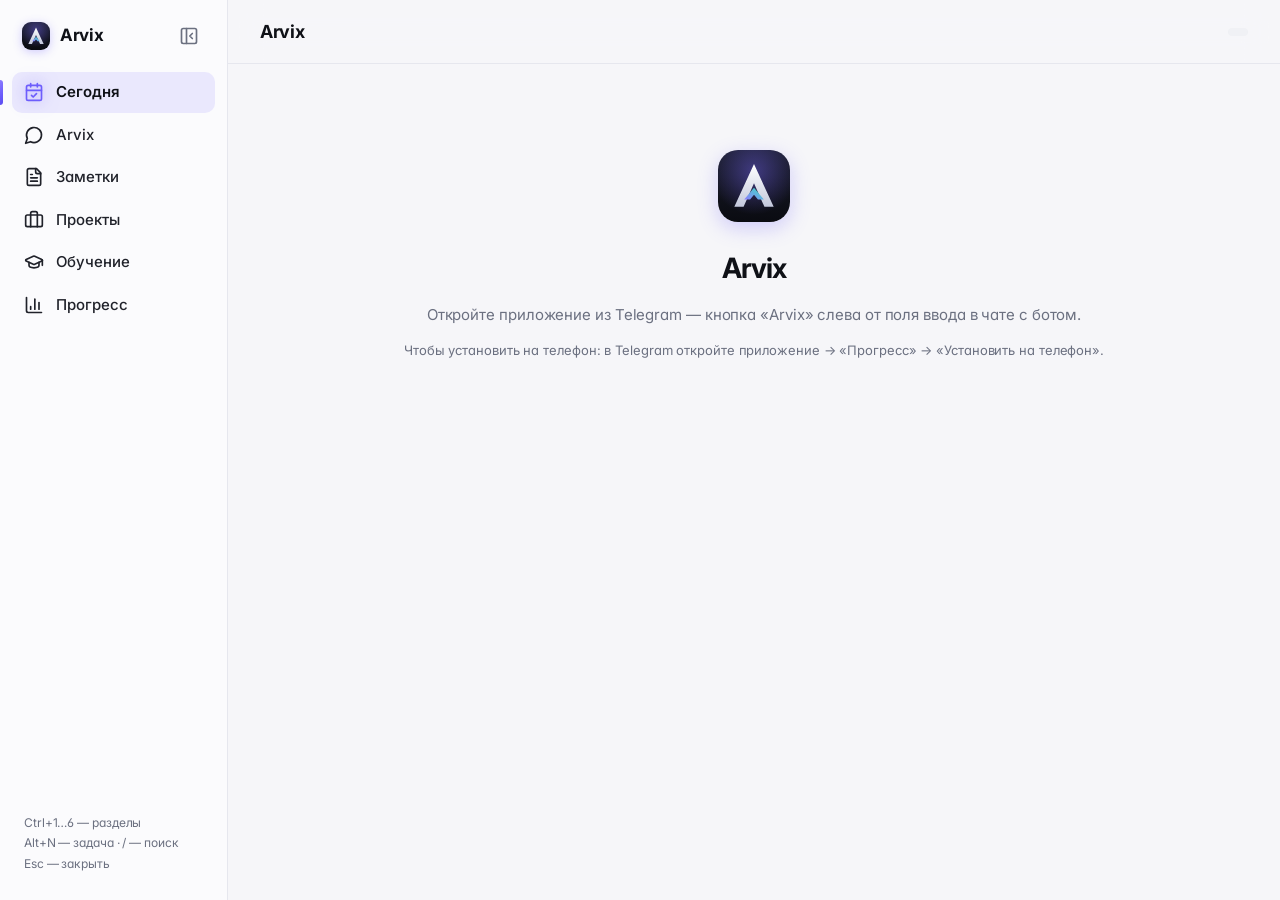
==== commit bdc67e81: "feat: разметка ответов, имя Arvix, новый логотип и интерфейс, Arvix пишет первым (D57–D59) D57 — раз" ====
--- a/arvix-claude/arvix/web/static/index.html
+++ b/arvix-claude/arvix/web/static/index.html
@@ -3,14 +3,17 @@
 <head>
 <meta charset="utf-8">
 <meta name="viewport" content="width=device-width, initial-scale=1, viewport-fit=cover, interactive-widget=resizes-content">
-<meta name="theme-color" content="#0f1115" media="(prefers-color-scheme: dark)">
-<meta name="theme-color" content="#f5f6f8" media="(prefers-color-scheme: light)">
+<meta name="theme-color" content="#0a0b10" media="(prefers-color-scheme: dark)">
+<meta name="theme-color" content="#f6f6f9" media="(prefers-color-scheme: light)">
 <meta name="apple-mobile-web-app-capable" content="yes">
 <meta name="mobile-web-app-capable" content="yes">
-<title>Арвикс</title>
+<title>Arvix</title>
 <link rel="manifest" href="manifest.webmanifest">
 <link rel="icon" href="icon.svg" type="image/svg+xml">
 <link rel="apple-touch-icon" href="icon-192.png">
+<link rel="preconnect" href="https://fonts.googleapis.com">
+<link rel="preconnect" href="https://fonts.gstatic.com" crossorigin>
+<link rel="stylesheet" href="https://fonts.googleapis.com/css2?family=Inter:wght@400..700&family=JetBrains+Mono:wght@400;600&display=swap">
 <link rel="stylesheet" href="app.css">
 <script src="https://telegram.org/js/telegram-web-app.js"></script>
 </head>
@@ -18,7 +21,7 @@
 <div id="app">
   <header class="top">
     <div class="top-title">
-      <div id="top-day" class="top-day">Арвикс</div>
+      <div id="top-day" class="top-day">Arvix</div>
       <div id="top-sub" class="top-sub"></div>
     </div>
     <div class="top-right">
@@ -29,9 +32,9 @@
   <main id="view"></main>
 
   <nav class="tabs" id="tabs">
-    <div class="brand"><img src="icon.svg" alt="" width="28" height="28"><span class="brand-name">Арвикс</span><button id="side-toggle" class="side-toggle" aria-expanded="true" aria-label="Свернуть панель" title="Свернуть панель (Ctrl+B)"><span class="ico" data-ic="sidebar"></span></button></div>
+    <div class="brand"><img src="icon.svg" alt="" width="28" height="28"><span class="brand-name">Arvix</span><button id="side-toggle" class="side-toggle" aria-expanded="true" aria-label="Свернуть панель" title="Свернуть панель (Ctrl+B)"><span class="ico" data-ic="sidebar"></span></button></div>
     <button data-tab="today" class="active" title="Ctrl+1"><span class="ico" data-ic="today"></span><span class="lbl">Сегодня</span><kbd>1</kbd></button>
-    <button data-tab="chat" title="Ctrl+2"><span class="ico" data-ic="chat"></span><span class="lbl">Арвикс</span><kbd>2</kbd><i id="chat-dot" class="dot hidden"></i></button>
+    <button data-tab="chat" title="Ctrl+2"><span class="ico" data-ic="chat"></span><span class="lbl">Arvix</span><kbd>2</kbd><i id="chat-dot" class="dot hidden"></i></button>
     <button data-tab="notes" title="Ctrl+3"><span class="ico" data-ic="notes"></span><span class="lbl">Заметки</span><kbd>3</kbd></button>
     <button data-tab="projects" title="Ctrl+4"><span class="ico" data-ic="projects"></span><span class="lbl">Проекты</span><kbd>4</kbd></button>
     <button data-tab="study" title="Ctrl+5"><span class="ico" data-ic="study"></span><span class="lbl">Обучение</span><kbd>5</kbd></button>
--- a/arvix-claude/arvix/web/static/app.css
+++ b/arvix-claude/arvix/web/static/app.css
@@ -1,31 +1,44 @@
+/* Дизайн-система (D58): тёмный премиум по умолчанию в тёмной теме системы, светлая — та же логика.
+ * Акцент — фиолетовый и бирюзовый из логотипа. Глубина — тонкими границами и подсветкой, а не тенями. */
 :root {
-  --bg: #f5f6f8;
+  --bg: #f6f6f9;
+  --bg-2: #fbfbfd;
   --card: #ffffff;
-  --card-2: #eef0f4;
-  --text: #13161c;
-  --muted: #6b7280;
-  --line: #e3e6ec;
-  --accent: #4f6bff;
-  --accent-2: #19b394;
-  --warn: #e8a317;
+  --card-2: #f0f1f5;
+  --card-3: #e8e9ef;
+  --text: #0f1117;
+  --muted: #6b7080;
+  --line: #e6e7ee;
+  --line-2: #d9dbe4;
+  --accent: #6d5dfc;
+  --accent-2: #12b39a;
+  --accent-grad: linear-gradient(135deg, #8b7bff 0%, #6d5dfc 55%, #5a4bf0 100%);
+  --glow: 0 6px 20px rgba(109, 93, 252, .28);
+  --warn: #d9900f;
   --bad: #e5484d;
-  --good: #18a058;
-  --me: #4f6bff;
+  --good: #16a35a;
+  --me: #6d5dfc;
   --me-text: #ffffff;
-  --shadow: 0 1px 2px rgba(16, 24, 40, .06), 0 4px 16px rgba(16, 24, 40, .06);
+  --shadow: 0 1px 2px rgba(15, 17, 23, .04), 0 2px 8px rgba(15, 17, 23, .04);
+  --shadow-lg: 0 24px 64px rgba(15, 17, 23, .18);
+  --hi: inset 0 1px 0 rgba(255, 255, 255, .6);
   --radius: 16px;
   --tabs-h: 64px;
   color-scheme: light;
 }
 @media (prefers-color-scheme: dark) {
   :root:not([data-theme="light"]) {
-    --bg: #0f1115; --card: #181b22; --card-2: #20242d; --text: #eceef3; --muted: #9aa3b2; --line: #272b35;
-    --accent: #7c8cff; --accent-2: #2fd0a9; --me: #4f6bff; --shadow: none; color-scheme: dark;
+    --bg: #0a0b10; --bg-2: #0d0e14; --card: #12141b; --card-2: #1a1d26; --card-3: #232733; --text: #ecedf3; --muted: #8b90a0;
+    --line: rgba(255, 255, 255, .07); --line-2: rgba(255, 255, 255, .12); --accent: #8b7bff; --accent-2: #3ee0c0; --me: #6d5dfc;
+    --glow: 0 6px 24px rgba(124, 108, 255, .35); --shadow: none; --shadow-lg: 0 24px 80px rgba(0, 0, 0, .6);
+    --hi: inset 0 1px 0 rgba(255, 255, 255, .04); color-scheme: dark;
   }
 }
 :root[data-theme="dark"] {
-  --bg: #0f1115; --card: #181b22; --card-2: #20242d; --text: #eceef3; --muted: #9aa3b2; --line: #272b35;
-  --accent: #7c8cff; --accent-2: #2fd0a9; --me: #4f6bff; --shadow: none; color-scheme: dark;
+  --bg: #0a0b10; --bg-2: #0d0e14; --card: #12141b; --card-2: #1a1d26; --card-3: #232733; --text: #ecedf3; --muted: #8b90a0;
+  --line: rgba(255, 255, 255, .07); --line-2: rgba(255, 255, 255, .12); --accent: #8b7bff; --accent-2: #3ee0c0; --me: #6d5dfc;
+  --glow: 0 6px 24px rgba(124, 108, 255, .35); --shadow: none; --shadow-lg: 0 24px 80px rgba(0, 0, 0, .6);
+  --hi: inset 0 1px 0 rgba(255, 255, 255, .04); color-scheme: dark;
 }
 /* Внутри Telegram — его цвета */
 :root.tg {
@@ -40,7 +53,11 @@
 
 * { box-sizing: border-box; -webkit-tap-highlight-color: transparent; }
 html, body { margin: 0; height: 100%; background: var(--bg); color: var(--text); }
-body { font: 15px/1.45 -apple-system, BlinkMacSystemFont, "Segoe UI", Roboto, "Inter", system-ui, sans-serif; overscroll-behavior-y: none; }
+/* Inter — читаемый на экране шрифт с кириллицей; без сети — системный. Цифры одной ширины: время и минуты не скачут. */
+body { font: 15px/1.5 "Inter", -apple-system, BlinkMacSystemFont, "Segoe UI", Roboto, system-ui, sans-serif; overscroll-behavior-y: none;
+  font-feature-settings: "cv11", "ss01"; -webkit-font-smoothing: antialiased; -moz-osx-font-smoothing: grayscale; text-rendering: optimizeLegibility; }
+b, strong { font-weight: 650; }
+code, kbd, pre { font-family: "JetBrains Mono", ui-monospace, SFMono-Regular, Menlo, monospace; }
 button { font: inherit; color: inherit; border: 0; background: none; cursor: pointer; }
 input, textarea, select { font: inherit; color: var(--text); }
 .muted { color: var(--muted); }
@@ -140,6 +157,29 @@
 .msg { position: relative; max-width: 86%; padding: 8px 12px 6px; border-radius: 18px; white-space: pre-wrap; word-break: break-word; background: var(--card);
   box-shadow: var(--shadow); align-self: flex-start; transition: transform .18s ease, background .3s; }
 .msg.me { align-self: flex-end; background: var(--me); color: var(--me-text); }
+/* Разметка в пузыре (richText): абзацы, списки, цитата, код — компактно, как в мессенджере */
+.mtext { white-space: normal; line-height: 1.5; }
+.mtext > :first-child { margin-top: 0; }
+.mtext > :last-child { margin-bottom: 0; }
+.mtext p { margin: 0 0 8px; }
+.mtext b { font-weight: 650; }
+.mtext .m-h { font-weight: 700; font-size: 16px; margin: 10px 0 4px; }
+.mtext .m-list { margin: 2px 0 8px; padding-left: 20px; }
+.mtext .m-list li { margin: 2px 0; padding-left: 2px; }
+.mtext ul.m-list { list-style: none; padding-left: 16px; }
+.mtext ul.m-list li { position: relative; }
+.mtext ul.m-list li::before { content: "—"; position: absolute; left: -16px; color: var(--muted); }
+.msg.me .mtext ul.m-list li::before { color: inherit; opacity: .7; }
+.mtext ol.m-list li::marker { color: var(--muted); font-variant-numeric: tabular-nums; }
+.mtext blockquote { margin: 2px 0 8px; padding: 2px 0 2px 10px; border-left: 3px solid var(--accent); opacity: .92; }
+.msg.me .mtext blockquote { border-left-color: rgba(255,255,255,.8); }
+.mtext code { padding: 1px 5px; border-radius: 5px; font-size: .88em; background: var(--card-2); }
+.msg.me .mtext code { background: rgba(255,255,255,.18); }
+.mtext pre.m-code { margin: 4px 0 8px; padding: 8px 10px; border-radius: 8px; background: var(--card-2); overflow-x: auto; font-size: 13px; line-height: 1.45; white-space: pre; }
+.msg.me .mtext pre.m-code { background: rgba(255,255,255,.14); }
+.mtext pre.m-code code { padding: 0; background: none; }
+.mtext a { color: inherit; text-decoration: underline; text-underline-offset: 2px; }
+.mtext mark { background: color-mix(in srgb, #ffd400 45%, transparent); color: inherit; padding: 0 2px; border-radius: 3px; }
 /* Как в Telegram: подряд идущие сообщения одного автора — плотной группой, «хвостик» только у последнего */
 .msg.cont { margin-top: -3px; }
 .msg.tail { border-bottom-left-radius: 6px; }
@@ -620,6 +660,9 @@
   color: var(--muted); text-transform: uppercase; letter-spacing: .04em; cursor: default; }
 details.pl-group > summary { cursor: pointer; list-style: none; }
 .pl-empty { padding: 4px 8px 6px; }
+.pl-item .pl-drop { flex: none; margin: -4px -4px 0 0; opacity: .55; }
+.pl-goal { display: flex; align-items: center; gap: 8px; padding: 6px 8px; font-size: 13px; border-bottom: 1px solid var(--line); }
+.pl-idle .pl-hint { padding: 0 8px 4px; }
 .pl-item { display: flex; gap: 10px; align-items: flex-start; padding: 9px 10px; border-radius: 12px; cursor: pointer; background: var(--card); margin-bottom: 6px; box-shadow: var(--shadow); }
 .pl-item.on { outline: 2px solid color-mix(in srgb, var(--accent) 60%, transparent); }
 .pl-dot { width: 9px; height: 9px; border-radius: 50%; margin-top: 7px; flex: none; background: var(--accent); }
@@ -665,7 +708,9 @@
 .lr { display: flex; gap: 12px; align-items: flex-start; padding: 10px 0; border-bottom: 1px solid var(--line); }
 .lr .pill { margin-top: 6px; }
 .res-row { display: flex; gap: 8px; align-items: flex-start; padding: 5px 0; }
-.pw-welcome { max-width: 620px; margin: 6vh auto 0; display: grid; gap: 12px; }
+.pw-welcome { max-width: 620px; margin: 6vh auto 0; display: grid; grid-template-columns: minmax(0, 1fr); gap: 12px; }
+/* select без размера растягивался по самому длинному названию цели и выталкивал форму за край экрана */
+select.input { width: 100%; min-width: 0; padding: 10px 12px; border-radius: 12px; border: 1px solid var(--line); background: var(--card); color: var(--text); font: inherit; text-overflow: ellipsis; }
 .pw-welcome h2 { margin: 0; font-size: 24px; }
 .pw-welcome textarea { width: 100%; padding: 12px 14px; border-radius: 14px; border: 1px solid var(--line); background: var(--card); resize: vertical; }
 @media (min-width: 900px) {
@@ -692,9 +737,16 @@
   :root:not([data-theme="light"]) .icon-btn:hover { filter: brightness(1.25); }
   .list-item:hover { background: var(--card-2); }
   .pl-item:hover, .pn-file:hover { background: var(--card-2); }
+  .pl-item .pl-drop:hover { opacity: 1; }
   .pw-div:hover { opacity: 1; background: var(--accent); }
   .so-hist:hover, .so-live:hover { filter: brightness(.97); }
   .sq-opt:not(.on):not(.right):not(.wrong):hover { filter: brightness(.95); }
+  /* премиум-слой (D58) */
+  .task:hover, .list-item:hover { border-color: var(--line-2); }
+  .icon-btn:hover, .pill:hover:not(.primary), .btn:hover:not(.primary), .seg button:hover:not(.on), .msg .btns button:hover { background: var(--card-3); filter: none; }
+  .pill.primary:hover, .btn.primary:hover, .fab:hover, .composer .round.send:hover { filter: brightness(1.08); }
+  .tabs button.active:hover { background: color-mix(in srgb, var(--accent) 16%, transparent); }
+  .tabs button:hover:not(.active) { background: color-mix(in srgb, var(--text) 5%, transparent); }
 }
 
 /* --- Планшет вертикально (600–899 px): нижние вкладки как на телефоне, но во всю ширину, без полос по бокам ---- */
@@ -800,3 +852,119 @@
 @media (min-width: 1500px) {
   .sw.wide { grid-template-columns: minmax(0, 1fr) 440px; }
 }
+
+
+/* ============================================================================================
+ * Премиум-слой (D58): поверх компонентов выше — карточки с границей, градиентный акцент, стекло,
+ * аватар Arvix в чате, единые наведение и фокус. Внутри Telegram (:root.tg) цвета — его.
+ * ========================================================================================== */
+html, body { background: var(--bg); }
+body { letter-spacing: -.006em; }
+::selection { background: color-mix(in srgb, var(--accent) 35%, transparent); }
+:focus-visible { outline: 2px solid color-mix(in srgb, var(--accent) 70%, transparent); outline-offset: 2px; }
+a { color: var(--accent); }
+
+.top { background: color-mix(in srgb, var(--bg) 78%, transparent); backdrop-filter: saturate(160%) blur(16px); -webkit-backdrop-filter: saturate(160%) blur(16px);
+  border-bottom: 1px solid transparent; }
+.top-day { font-weight: 700; letter-spacing: -.02em; }
+.chip { border: 1px solid transparent; font-weight: 500; }
+.chip.mode { font-weight: 650; letter-spacing: .01em; }
+.chip.green { border-color: color-mix(in srgb, var(--good) 28%, transparent); }
+.chip.yellow { border-color: color-mix(in srgb, var(--warn) 30%, transparent); }
+.chip.red { border-color: color-mix(in srgb, var(--bad) 30%, transparent); }
+.chip.accent { border-color: color-mix(in srgb, var(--accent) 28%, transparent); }
+
+.card, .stat, .task, .list-item, .typing { border: 1px solid var(--line); box-shadow: var(--shadow), var(--hi); }
+.card { border-radius: 18px; padding: 16px 18px; }
+.card h3, .section-title { font-size: 11.5px; font-weight: 650; letter-spacing: .08em; color: var(--muted); }
+.section-title { margin: 22px 4px 10px; }
+
+.stat { border-radius: 16px; padding: 12px 14px; }
+.stat b { font-size: 20px; font-weight: 700; letter-spacing: -.02em; font-variant-numeric: tabular-nums; }
+.bar { height: 5px; background: var(--card-3); }
+.bar > i { background: var(--accent-grad); }
+.bar.deep > i { background: linear-gradient(90deg, #2fc9a8, var(--accent-2)); }
+
+.task { border-radius: 16px; padding: 13px 14px; transition: border-color .15s, background .15s, transform .15s, opacity .2s; }
+.task .time b { font-weight: 650; }
+.task .title { font-weight: 600; letter-spacing: -.01em; }
+.task.active { outline: 0; border-color: color-mix(in srgb, var(--accent) 55%, transparent);
+  background: linear-gradient(180deg, color-mix(in srgb, var(--accent) 8%, var(--card)), var(--card)); box-shadow: 0 0 0 3px color-mix(in srgb, var(--accent) 12%, transparent); }
+.task.debt { outline: 0; border-color: color-mix(in srgb, var(--bad) 45%, transparent); }
+.task.busy { border: 1px dashed var(--line-2); background: transparent; box-shadow: none; }
+.icon-btn { border-radius: 12px; background: var(--card-2); border: 1px solid var(--line); transition: background .15s, transform .1s, border-color .15s; }
+.icon-btn:active, .pill:active, .btn:active, .seg button:active { transform: scale(.96); }
+.icon-btn.go { border-color: color-mix(in srgb, var(--accent) 30%, transparent); }
+.icon-btn.ok { border-color: color-mix(in srgb, var(--good) 30%, transparent); }
+
+.pill { border: 1px solid var(--line); background: var(--card-2); transition: background .15s, transform .1s, box-shadow .15s; }
+.pill.primary, .btn.primary, .seg button.on { background: var(--accent-grad); color: #fff; border-color: transparent; box-shadow: var(--glow); }
+.btn { border: 1px solid var(--line); border-radius: 14px; transition: background .15s, transform .1s, box-shadow .15s, filter .15s; }
+.btn.primary { font-weight: 650; }
+.seg button { border: 1px solid var(--line); border-radius: 11px; transition: background .15s, transform .1s; }
+
+.ring { background: conic-gradient(from -90deg, #8b7bff, #3ee0c0 calc(var(--p) * 1turn), var(--card-3) 0); box-shadow: 0 0 32px color-mix(in srgb, var(--accent) 18%, transparent); }
+
+.fab { border-radius: 18px; background: var(--accent-grad); box-shadow: var(--glow), inset 0 1px 0 rgba(255,255,255,.25); transition: transform .15s; }
+.fab:active { transform: scale(.94); }
+
+.tabs { background: color-mix(in srgb, var(--bg-2) 82%, transparent); backdrop-filter: saturate(160%) blur(18px); -webkit-backdrop-filter: saturate(160%) blur(18px); }
+.tabs button { transition: color .15s, background .15s; }
+.tabs button.active .ico { filter: drop-shadow(0 0 8px color-mix(in srgb, var(--accent) 55%, transparent)); }
+
+.search input, .field input, .field textarea, .field select, .input, select.input, .composer textarea {
+  background: var(--card-2); border: 1px solid var(--line); transition: border-color .15s, box-shadow .15s, background .15s; }
+.search input:focus, .field input:focus, .field textarea:focus, .field select:focus, .input:focus, .composer textarea:focus {
+  border-color: color-mix(in srgb, var(--accent) 60%, transparent); box-shadow: 0 0 0 3px color-mix(in srgb, var(--accent) 16%, transparent); background: var(--card); outline: none; }
+
+.sheet { background: var(--card); border: 1px solid var(--line); box-shadow: var(--shadow-lg); }
+.sheet-back { background: rgba(5, 6, 10, .55); backdrop-filter: blur(4px); -webkit-backdrop-filter: blur(4px); }
+.toast { background: var(--card-3); color: var(--text); border: 1px solid var(--line-2); box-shadow: var(--shadow-lg); font-weight: 500; }
+.msg-menu { border-radius: 16px; box-shadow: var(--shadow-lg); }
+
+/* чат: пузырь Arvix — карточка с границей, свой — градиент; аватар у последнего в группе */
+.msg { border: 1px solid var(--line); box-shadow: var(--hi); font-size: 15px; }
+.msg.me { background: var(--accent-grad); border-color: transparent; box-shadow: 0 2px 10px color-mix(in srgb, var(--accent) 22%, transparent); }
+.chat .msg:not(.me), .chat .typing { margin-left: 38px; }
+.typing { position: relative; }
+.m-ava { position: absolute; left: -38px; bottom: 0; width: 30px; height: 30px; border-radius: 10px; box-shadow: 0 2px 8px rgba(0,0,0,.25); pointer-events: none; }
+.msg .btns button { border: 1px solid var(--line); background: var(--card-2); transition: background .15s; }
+.composer { background: color-mix(in srgb, var(--bg) 82%, transparent); backdrop-filter: saturate(160%) blur(16px); -webkit-backdrop-filter: saturate(160%) blur(16px); }
+.composer .round.send { background: var(--accent-grad); box-shadow: var(--glow); }
+.day-sep span { border: 1px solid var(--line); background: color-mix(in srgb, var(--card) 80%, transparent); box-shadow: none; }
+.quote { border-left-color: var(--accent); }
+
+.login { padding: 64px 12px; }
+.login img { width: 72px; height: 72px; border-radius: 20px; box-shadow: var(--glow); }
+.login h1 { font-size: 28px; letter-spacing: -.03em; margin: 18px 0 6px; }
+
+@media (min-width: 900px) {
+  .top { border-bottom-color: var(--line); }
+  .tabs { background: var(--bg-2); border-right: 1px solid var(--line); }
+  .brand { font-size: 17px; letter-spacing: -.02em; }
+  .brand img { border-radius: 9px; box-shadow: 0 2px 10px color-mix(in srgb, var(--accent) 30%, transparent); }
+  .tabs button { color: color-mix(in srgb, var(--text) 82%, var(--muted)); }
+  .tabs button.active { position: relative; background: color-mix(in srgb, var(--accent) 12%, transparent); color: var(--text); }
+  .tabs button.active::before { content: ""; position: absolute; left: -12px; top: 8px; bottom: 8px; width: 3px; border-radius: 0 3px 3px 0; background: var(--accent-grad); }
+  .tabs button.active .ico { color: var(--accent); }
+  .side-mini .tabs button.active::before { left: -10px; }
+  .composer { border-top-color: var(--line); }
+}
+
+/* В Telegram — его палитра без градиентов, чтобы кнопки совпадали с темой */
+:root.tg .pill.primary, :root.tg .btn.primary, :root.tg .seg button.on, :root.tg .fab, :root.tg .msg.me, :root.tg .composer .round.send { background: var(--accent); box-shadow: none; }
+
+/* Телефон: сначала цифры и план дня, выбор фокуса — ниже; идущий таймер — наверху (D58) */
+@media (max-width: 899px) {
+  .today-grid { display: flex; flex-direction: column; }
+  .today-side { display: contents; }
+  .today-side > * { order: 2; }
+  .today-side > .stats { order: 0; margin-bottom: 4px; }
+  .today-side > .card:has(#focus-card) { order: 0; }
+  .today-main { order: 1; margin-bottom: 12px; }
+}
+@media (max-width: 480px) {
+  .task { gap: 10px; padding: 12px; }
+  .task .acts { gap: 4px; }
+  .task .icon-btn { width: 34px; height: 34px; border-radius: 10px; }
+}
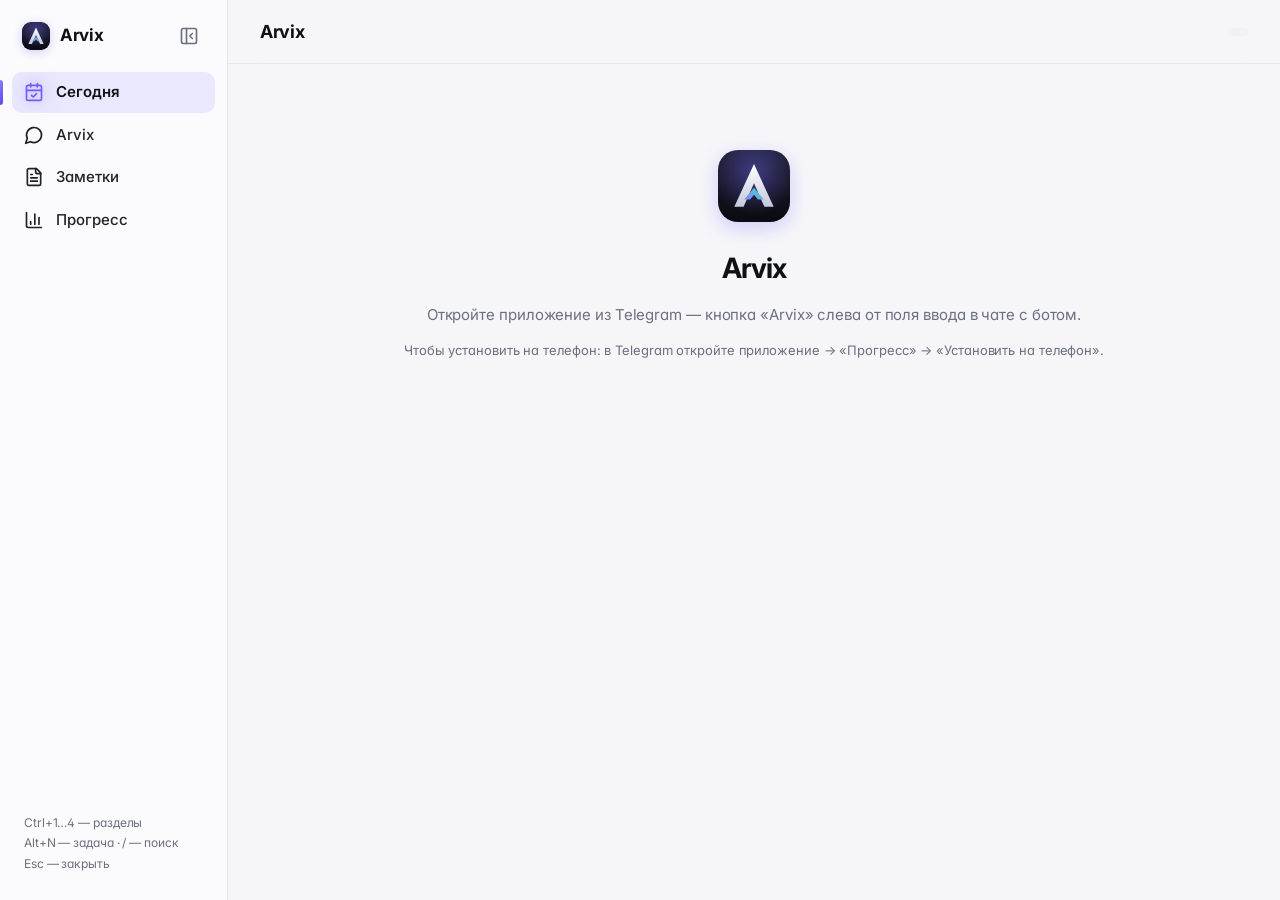
==== commit 202960ac: "feat: Arvix — навигатор по инструментам: без «Проектов» и «Обучения», шаги «Как сделать» у задачи (D" ====
--- a/arvix-claude/arvix/web/static/index.html
+++ b/arvix-claude/arvix/web/static/index.html
@@ -36,10 +36,8 @@
     <button data-tab="today" class="active" title="Ctrl+1"><span class="ico" data-ic="today"></span><span class="lbl">Сегодня</span><kbd>1</kbd></button>
     <button data-tab="chat" title="Ctrl+2"><span class="ico" data-ic="chat"></span><span class="lbl">Arvix</span><kbd>2</kbd><i id="chat-dot" class="dot hidden"></i></button>
     <button data-tab="notes" title="Ctrl+3"><span class="ico" data-ic="notes"></span><span class="lbl">Заметки</span><kbd>3</kbd></button>
-    <button data-tab="projects" title="Ctrl+4"><span class="ico" data-ic="projects"></span><span class="lbl">Проекты</span><kbd>4</kbd></button>
-    <button data-tab="study" title="Ctrl+5"><span class="ico" data-ic="study"></span><span class="lbl">Обучение</span><kbd>5</kbd></button>
-    <button data-tab="progress" title="Ctrl+6"><span class="ico" data-ic="progress"></span><span class="lbl">Прогресс</span><kbd>6</kbd></button>
-    <div class="side-hint">Ctrl+1…6 — разделы<br>Alt+N — задача · / — поиск<br>Esc — закрыть</div>
+    <button data-tab="progress" title="Ctrl+4"><span class="ico" data-ic="progress"></span><span class="lbl">Прогресс</span><kbd>4</kbd></button>
+    <div class="side-hint">Ctrl+1…4 — разделы<br>Alt+N — задача · / — поиск<br>Esc — закрыть</div>
   </nav>
 </div>
 
--- a/arvix-claude/arvix/web/static/app.css
+++ b/arvix-claude/arvix/web/static/app.css
@@ -473,82 +473,14 @@
 .hidden { display: none !important; }
 
 /* --- Ноутбук: боковая панель, колонки, окна по центру (от 900 px; порог — WIDE в app.js) ------ */
-/* проекты (D43) */
-.proj-top { display: grid; gap: 4px; margin-bottom: 8px; }
-.proj-top .btn { margin-top: 10px; }
-.proj-list { display: grid; gap: 0; }
-.proj-card { cursor: pointer; display: block; text-align: left; }
-.proj-card:focus-visible { outline: 2px solid var(--accent); }
-.proj-title { display: flex; align-items: center; gap: 8px; font-size: 16px; }
-.proj-title b { min-width: 0; overflow-wrap: anywhere; }
-.proj-card .meta, .proj-hero .meta { display: flex; flex-wrap: wrap; gap: 6px; margin-top: 8px; }
-.proj-next { display: flex; align-items: center; gap: 4px; margin-top: 10px; font-weight: 600; font-size: 14px; }
-.proj-next .ic { width: 16px; height: 16px; color: var(--accent); flex: none; }
-.proj-bars { display: grid; grid-template-columns: 1fr 1fr; gap: 12px; margin-top: 10px; }
-.proj-bar { margin: 4px 0 10px; }
-.proj-hero h2 { margin: 0; font-size: 22px; letter-spacing: -.01em; overflow-wrap: anywhere; }
-.proj-why { margin-top: 10px; }
-.proj-why > div { overflow-wrap: anywhere; }
-.warn-card { border-left: 3px solid var(--warn); }
-.warn-card > div { padding: 2px 0; }
-.ms { display: flex; gap: 12px; align-items: flex-start; padding: 9px 0; border-bottom: 1px solid var(--line); }
-.ms:last-of-type { border-bottom: 0; }
-.ms-check { width: 26px; height: 26px; flex: none; border-radius: 50%; border: 2px solid var(--line); display: grid; place-items: center; color: #fff; margin-top: 1px; }
-.ms-check .ic { width: 15px; height: 15px; }
-.ms.done .ms-check { background: var(--good); border-color: var(--good); }
-.ms.done .ms-title { text-decoration: line-through; text-decoration-thickness: 1px; color: var(--muted); }
-.ms-body { flex: 1; min-width: 0; cursor: pointer; }
-.ms-title { font-weight: 600; overflow-wrap: anywhere; }
-.log-row { display: flex; gap: 10px; padding: 7px 0; border-bottom: 1px solid var(--line); }
-.log-row:last-of-type { border-bottom: 0; }
-.log-ico { width: 22px; flex: none; text-align: center; }
 .grow { flex: 1; min-width: 0; overflow-wrap: anywhere; }
-.pos { color: var(--good); }
-.neg { color: var(--bad); }
-.chan { padding: 9px 0; border-bottom: 1px solid var(--line); cursor: pointer; }
-.chan:last-of-type { border-bottom: 0; }
-.chan-nums { display: flex; flex-wrap: wrap; gap: 4px 12px; font-size: 13px; margin-top: 4px; }
-.num-grid { display: grid; grid-template-columns: 1fr 1fr; gap: 8px; }
 .row.small > span:first-child { min-width: 0; overflow-wrap: anywhere; }
 .row b { white-space: nowrap; }
-.proj-top { display: flex; flex-wrap: wrap; align-items: center; justify-content: space-between; gap: 10px; margin: 2px 0 12px; }
-.proj-top .pills { margin-top: 0; }
-.proj-switch button { padding: 8px 16px; }
 .seg.wrap { flex-wrap: wrap; }
 .pick button { font-weight: 500; }
-.think-card { border-left: 3px solid var(--accent); }
-.rm { list-style: none; margin: 4px 0 0; padding: 0; position: relative; }
-.rm-item { display: flex; gap: 12px; align-items: flex-start; padding: 10px 0; position: relative; }
-.rm-item:not(:last-child)::before { content: ""; position: absolute; left: 13px; top: 38px; bottom: -4px; width: 2px; background: var(--line); }
-.rm-dot { width: 28px; height: 28px; flex: none; border-radius: 50%; display: grid; place-items: center; font-size: 13px; font-weight: 700;
-  background: var(--card-2); color: var(--muted); border: 2px solid var(--line); }
-.rm-item.done .rm-dot { background: var(--good); border-color: var(--good); color: #fff; }
-.rm-item.active .rm-dot { background: var(--accent); border-color: var(--accent); color: #fff; }
-.rm-item.paused .rm-dot { color: var(--warn); border-color: var(--warn); }
-.rm-body { flex: 1; min-width: 0; cursor: pointer; }
-.rm-title { font-weight: 600; overflow-wrap: anywhere; }
-.rm-item.done .rm-title { color: var(--muted); }
-.rm-acts { display: flex; flex-direction: column; gap: 4px; flex: none; }
-.rm-take { margin-top: 6px; }
-.rm-head { display: flex; justify-content: space-between; align-items: flex-start; gap: 10px; flex-wrap: wrap; }
-.rm-goal { margin: 2px 0 0; font-size: 17px; color: var(--text); text-transform: none; letter-spacing: 0; }
-.icon-btn.sm { width: 30px; height: 30px; border-radius: 9px; font-size: 14px; }
-.icon-btn.sm .ic { width: 15px; height: 15px; }
 .icon-btn:disabled { opacity: .35; cursor: default; }
 .small-pill { padding: 5px 10px; font-size: 13px; }
-.aw h3 .ic, .card h3 .ic { width: 14px; height: 14px; vertical-align: -2px; }
-.aw-thread { display: flex; flex-direction: column; gap: 6px; max-height: 340px; overflow-y: auto; margin-bottom: 8px; }
-.aw-msg { padding: 8px 12px; border-radius: 14px; white-space: pre-wrap; word-break: break-word; background: var(--card-2); max-width: 92%; }
-.aw-msg.me { align-self: flex-end; background: var(--me); color: #fff; }
-.aw-chips { display: flex; flex-wrap: wrap; gap: 6px; margin: 8px 0; }
-.aw-chips .chip { cursor: pointer; font-size: 12.5px; }
-.aw-input { display: flex; gap: 8px; }
-.aw-input input { flex: 1; min-width: 0; padding: 10px 14px; border-radius: 12px; border: 1px solid var(--line); background: var(--card); }
-.res-row, .gh-row { display: flex; gap: 10px; align-items: flex-start; padding: 8px 0; border-bottom: 1px solid var(--line); }
-.res-row:last-of-type, .gh-row:last-child { border-bottom: 0; }
-.res-ico { width: 22px; flex: none; text-align: center; }
-.gh-list { max-height: 55vh; overflow-y: auto; margin: 6px 0; }
-.num-grid.three { grid-template-columns: repeat(3, 1fr); }
+.card h3 .ic { width: 14px; height: 14px; vertical-align: -2px; }
 .chip .ic { width: 12px; height: 12px; }
 .brand, .side-hint, .tabs kbd { display: none; }
 .today-side, .today-main { min-width: 0; }
@@ -631,13 +563,6 @@
   .graph-wrap { margin: 0 0 12px; border: 1px solid var(--line); border-radius: var(--radius); overflow: hidden; }
   #g-canvas { height: calc(100vh - var(--top-h) - 200px); min-height: 420px; }
 
-  /* Проекты: список сеткой, проект — две колонки */
-  .proj-top { grid-template-columns: minmax(0, 1fr) 240px; align-items: center; gap: 16px; }
-  .proj-top .btn { margin-top: 0; }
-  .proj-list { grid-template-columns: repeat(auto-fill, minmax(340px, 1fr)); gap: 16px; }
-  .proj-list .card { margin: 0; }
-  .proj-grid { display: grid; grid-template-columns: minmax(0, 1fr) clamp(320px, 30vw, 400px); gap: 24px; align-items: start; }
-
   /* Прогресс: карточки сеткой */
   .progress-grid { display: grid; grid-template-columns: repeat(2, minmax(0, 1fr)); gap: 16px; align-items: start; margin-bottom: 16px; }
   .progress-grid .card { margin: 0; }
@@ -650,84 +575,10 @@
   .progress-grid { grid-template-columns: repeat(3, minmax(0, 1fr)); }
 }
 
-/* проекты 3 (D47): список · чат · заметки/план/учиться */
-:root { --pl-w: 256px; }
-.pl-new { margin: 0 0 12px; }
-.pl-hint { margin: 0 4px 12px; }
-.pl-warn { font-size: 13px; color: var(--warn); margin: 0 4px 10px; }
-.pl-group { margin-bottom: 14px; }
-.pl-ghead { display: flex; justify-content: space-between; align-items: center; gap: 8px; padding: 4px 6px; font-size: 12px; font-weight: 600;
-  color: var(--muted); text-transform: uppercase; letter-spacing: .04em; cursor: default; }
-details.pl-group > summary { cursor: pointer; list-style: none; }
-.pl-empty { padding: 4px 8px 6px; }
-.pl-item .pl-drop { flex: none; margin: -4px -4px 0 0; opacity: .55; }
-.pl-goal { display: flex; align-items: center; gap: 8px; padding: 6px 8px; font-size: 13px; border-bottom: 1px solid var(--line); }
-.pl-idle .pl-hint { padding: 0 8px 4px; }
-.pl-item { display: flex; gap: 10px; align-items: flex-start; padding: 9px 10px; border-radius: 12px; cursor: pointer; background: var(--card); margin-bottom: 6px; box-shadow: var(--shadow); }
-.pl-item.on { outline: 2px solid color-mix(in srgb, var(--accent) 60%, transparent); }
-.pl-dot { width: 9px; height: 9px; border-radius: 50%; margin-top: 7px; flex: none; background: var(--accent); }
-.pl-item.later .pl-dot { background: transparent; border: 2px solid var(--muted); }
-.pl-item.closed .pl-dot { background: var(--good); }
-.pl-item.closed .pl-title { color: var(--muted); }
-.pl-title { font-weight: 600; overflow-wrap: anywhere; }
-.pl-sub { font-size: 12.5px; color: var(--muted); overflow-wrap: anywhere; }
-.pl-sub .warn { color: var(--warn); }
-.ph { display: flex; flex-wrap: wrap; gap: 8px 10px; align-items: center; padding: 4px 0 10px; }
-.ph-text { min-width: 0; flex: 1 1 220px; }
-.ph-title { font-weight: 700; font-size: 18px; overflow-wrap: anywhere; }
-.ph .meta { display: flex; flex-wrap: wrap; gap: 5px; margin-top: 4px; }
-.ph-acts { display: flex; gap: 6px; align-items: center; flex: none; }
-.ph-acts a.pill { text-decoration: none; color: inherit; display: inline-flex; align-items: center; gap: 4px; }
 .small-pill { padding: 6px 11px; font-size: 13px; }
-.icon-btn.sm { width: 32px; height: 32px; border-radius: 10px; font-size: 15px; }
-.icon-btn.sm .ic { width: 16px; height: 16px; }
-.pm-tabs { margin: 0 0 10px; }
-.pm-tabs button, .ps-tabs button { flex: 1; }
-.pm-pane { padding-bottom: 12px; }
-.pc { display: flex; flex-direction: column; min-height: 0; }
-.pc-thread { display: flex; flex-direction: column; gap: 6px; padding: 4px 0 8px; }
-.pc-thread .msg.typing { color: var(--muted); font-style: italic; }
-.pc-empty { padding: 12px 4px; }
-.aw-chips { display: flex; flex-wrap: wrap; gap: 6px; margin: 4px 0 8px; }
-.aw-chips .chip { cursor: pointer; font-size: 12.5px; }
-.pc-compose { display: flex; gap: 8px; align-items: flex-end; background: var(--bg); padding: 8px 0; position: sticky;
-  bottom: calc(var(--tabs-h) + env(safe-area-inset-bottom)); z-index: 3; }
-.pc-compose textarea { flex: 1; min-width: 0; resize: none; padding: 10px 14px; border-radius: 18px; border: 1px solid var(--line); background: var(--card); max-height: 180px; }
-.pn-head, .pp-h, .pn-bar { display: flex; justify-content: space-between; align-items: center; gap: 8px; margin-bottom: 8px; }
-.pn-bar { position: sticky; top: 0; background: var(--bg); padding: 4px 0; z-index: 2; }
-.pn-bar b { overflow-wrap: anywhere; }
-.pn-bar a.pill { text-decoration: none; color: inherit; }
-.pn-file { display: flex; gap: 10px; align-items: flex-start; padding: 9px 10px; border-radius: 10px; cursor: pointer; }
-.pn-file.main { background: var(--card); }
-.pn-ico { width: 20px; flex: none; text-align: center; }
-.pn-view { font-size: 15px; }
-.pn-edit { width: 100%; min-height: 60vh; padding: 12px; border-radius: 12px; border: 1px solid var(--line); background: var(--card);
-  font: 14px/1.55 ui-monospace, SFMono-Regular, Menlo, monospace; resize: vertical; }
-.pp-sec { background: var(--card); border-radius: 14px; padding: 12px 14px; margin-bottom: 10px; box-shadow: var(--shadow); }
-.pp-sec .muted.small + div { margin-top: 2px; }
-.lr { display: flex; gap: 12px; align-items: flex-start; padding: 10px 0; border-bottom: 1px solid var(--line); }
-.lr .pill { margin-top: 6px; }
-.res-row { display: flex; gap: 8px; align-items: flex-start; padding: 5px 0; }
-.pw-welcome { max-width: 620px; margin: 6vh auto 0; display: grid; grid-template-columns: minmax(0, 1fr); gap: 12px; }
 /* select без размера растягивался по самому длинному названию цели и выталкивал форму за край экрана */
 select.input { width: 100%; min-width: 0; padding: 10px 12px; border-radius: 12px; border: 1px solid var(--line); background: var(--card); color: var(--text); font: inherit; text-overflow: ellipsis; }
-.pw-welcome h2 { margin: 0; font-size: 24px; }
-.pw-welcome textarea { width: 100%; padding: 12px 14px; border-radius: 14px; border: 1px solid var(--line); background: var(--card); resize: vertical; }
-@media (min-width: 900px) {
-  main.full { max-width: none; }
-  .pw { display: grid; gap: 0 18px; height: calc(100vh - var(--top-h) - 44px); min-height: 480px; }
-  .pw-list, .pw-side { overflow-y: auto; scrollbar-width: thin; min-height: 0; }
-  .pw-list { padding-right: 4px; }
-  .pw-main { display: flex; flex-direction: column; min-height: 0; min-width: 0; }
-  .pw-main .pc { flex: 1; }
-  .pw-main .pc-thread { flex: 1; overflow-y: auto; scrollbar-width: thin; padding-right: 6px; }
-  .pw-main .pc-compose { position: static; padding-bottom: 0; }
-  .pw-div { cursor: col-resize; border-radius: 3px; background: var(--line); margin: 8px 0; opacity: .5; transition: opacity .15s; touch-action: none; }
-  .pw-div:active { opacity: 1; background: var(--accent); }
-  .pw-side { display: flex; flex-direction: column; }
-  .ps-tabs { margin-bottom: 10px; flex: none; }
-  .ps-body { min-height: 0; }
-}
+
 /* Наведение — только там, где есть мышь или тачпад: на сенсорном экране подсветка «залипает» после касания */
 @media (min-width: 900px) and (hover: hover) {
   .tabs button:hover { background: var(--card-2); }
@@ -736,11 +587,6 @@
   .icon-btn:hover, .pill:hover, .seg button:not(.on):hover, .btn:hover, .msg .btns button:hover, .msg-menu button:hover { filter: brightness(.95); }
   :root:not([data-theme="light"]) .icon-btn:hover { filter: brightness(1.25); }
   .list-item:hover { background: var(--card-2); }
-  .pl-item:hover, .pn-file:hover { background: var(--card-2); }
-  .pl-item .pl-drop:hover { opacity: 1; }
-  .pw-div:hover { opacity: 1; background: var(--accent); }
-  .so-hist:hover, .so-live:hover { filter: brightness(.97); }
-  .sq-opt:not(.on):not(.right):not(.wrong):hover { filter: brightness(.95); }
   /* премиум-слой (D58) */
   .task:hover, .list-item:hover { border-color: var(--line-2); }
   .icon-btn:hover, .pill:hover:not(.primary), .btn:hover:not(.primary), .seg button:hover:not(.on), .msg .btns button:hover { background: var(--card-3); filter: none; }
@@ -768,91 +614,38 @@
 
   .sheet { max-width: 640px; }
 
-  .proj-list { grid-template-columns: repeat(2, minmax(0, 1fr)); gap: 12px; }
-  .proj-list .card { margin: 0; }
   .progress-grid { display: grid; grid-template-columns: repeat(2, minmax(0, 1fr)); gap: 12px; align-items: start; margin-bottom: 12px; }
   .progress-grid .card { margin: 0; }
   #g-canvas { height: 56vh; }
 }
 
-/* --- Обучение (D55): обзор и рабочий стол сессии ------------------------------------------------------ */
-.so { max-width: 820px; margin: 0 auto; }
-.so-hint { margin: 0 4px 10px; }
-.so-row, .so-top { display: flex; gap: 10px; align-items: center; }
-.so-top { flex-wrap: wrap; }
-.so-live { cursor: pointer; outline: 2px solid color-mix(in srgb, var(--accent) 45%, transparent); }
-.so-item { display: flex; gap: 10px; padding: 12px 14px; }
-.so-item .pills { margin-top: 6px; }
-.so-hist { cursor: pointer; padding: 11px 14px; }
-.so-gaps { margin-top: 6px; color: var(--muted); }
 .chip.accent { background: color-mix(in srgb, var(--accent) 14%, transparent); color: var(--accent); }
-button.chip { cursor: pointer; }
-.sw-panels { display: grid; grid-template-columns: minmax(0, 1fr); gap: 12px; padding-bottom: 16px; }
-.sp { background: var(--card); border-radius: 14px; padding: 12px 14px; box-shadow: var(--shadow); min-width: 0; }
-.sp-h { display: flex; align-items: center; gap: 8px; margin-bottom: 8px; }
-.sp-h b { overflow-wrap: anywhere; }
-.sp-check { outline: 2px solid color-mix(in srgb, var(--accent) 55%, transparent); }
-.sp-check textarea, .sq-text { width: 100%; padding: 10px 12px; border-radius: 12px; border: 1px solid var(--line); background: var(--bg); resize: vertical; }
-.sp-check ol { padding-left: 20px; margin: 4px 0 10px; }
-.sp-add { background: transparent; box-shadow: none; border: 1px dashed var(--line); }
-.sp-step { display: flex; gap: 10px; padding: 6px 0; border-bottom: 1px solid var(--line); }
-.sp-step:last-of-type { border-bottom: 0; }
-.sp-step.on { color: var(--accent); font-weight: 600; }
-.sp-step.past { opacity: .55; }
-.sp-min { flex: none; width: 52px; font-variant-numeric: tabular-nums; color: var(--muted); font-size: 13px; padding-top: 1px; }
-.sp-src { padding-left: 20px; margin: 0; }
-.sp-src a { overflow-wrap: anywhere; }
-.sp-ask { margin-top: 8px; }
-.sp-player { position: relative; aspect-ratio: 16 / 9; border-radius: 10px; overflow: hidden; background: #000; }
-.sp-player iframe { position: absolute; inset: 0; width: 100%; height: 100%; border: 0; }
-.sq { padding: 8px 0; border-bottom: 1px solid var(--line); }
-.sq:last-of-type { border-bottom: 0; }
-.sq.ok b { color: var(--good); }
-.sq.bad b { color: var(--bad); }
-.sq-opts { display: flex; flex-wrap: wrap; gap: 6px; margin-top: 6px; }
-.sq-opt { padding: 7px 12px; border-radius: 10px; background: var(--card-2); font-size: 14px; text-align: left; }
-.sq-opt.on { background: var(--accent); color: #fff; }
-.sq-opt.right { background: color-mix(in srgb, var(--good) 18%, transparent); color: var(--good); font-weight: 600; }
-.sq-opt.wrong { background: color-mix(in srgb, var(--bad) 16%, transparent); color: var(--bad); text-decoration: line-through; }
-.sq-text { margin-top: 6px; }
-.board { width: 100%; height: auto; display: block; background: var(--bg); border-radius: 10px; }
-.bd-grid { stroke: var(--line); stroke-width: 1; }
-.bd-axis { stroke: var(--muted); stroke-width: 1.4; }
-.bd-tick { fill: var(--muted); font-size: 10px; }
-.bd-fn { fill: none; stroke-width: 2.4; stroke-linejoin: round; }
-.bd-pt { fill: var(--text); }
-.bd-shape { fill: none; stroke: var(--text); stroke-width: 1.8; }
-.bd-fill { fill: color-mix(in srgb, var(--accent) 10%, transparent); }
-.bd-label { fill: var(--text); font-size: 12px; font-weight: 600; }
-.warn { color: var(--warn); }
-.dg-wrap { overflow-x: auto; }
-.diagram { display: block; max-width: 100%; height: auto; margin: 0 auto; }
-.dg-node { fill: var(--card-2); stroke: color-mix(in srgb, var(--accent) 50%, var(--line)); stroke-width: 1.4; }
-.dg-text { fill: var(--text); font-size: 12.5px; }
-.dg-edge { stroke: var(--muted); stroke-width: 1.4; }
-.dg-head { fill: var(--muted); }
-.sw-timer { display: flex; align-items: center; gap: 6px; padding: 4px 6px 4px 12px; border-radius: 999px; background: color-mix(in srgb, var(--accent) 12%, transparent); }
-.sw-timer b { font-variant-numeric: tabular-nums; font-size: 16px; color: var(--accent); }
-.sn-edit { min-height: 36vh; }
-.sc .pc-thread { min-height: 120px; }
-/* Две колонки окон — по ширине самого стола, а не экрана: на ноутбуке рядом ещё чат */
-.sw-desk { container-type: inline-size; min-width: 0; }
-@container (min-width: 620px) {
-  .sw-panels { grid-template-columns: repeat(2, minmax(0, 1fr)); align-items: start; }
-  .sp-wide { grid-column: 1 / -1; }
-}
-@media (min-width: 900px) {
-  .sw.wide { display: grid; grid-template-columns: minmax(0, 1fr) 380px; gap: 0 20px; height: calc(100vh - var(--top-h) - 44px); min-height: 480px; }
-  .sw.wide .sw-desk { overflow-y: auto; scrollbar-width: thin; min-height: 0; padding-right: 6px; }
-  .sw.wide .sw-chat { display: flex; flex-direction: column; min-height: 0; border-left: 1px solid var(--line); padding-left: 18px; }
-  .sw.wide .sc { flex: 1; min-height: 0; }
-  .sw.wide .sc .pc-thread { flex: 1; overflow-y: auto; scrollbar-width: thin; }
-  .sw.wide .pc-compose { position: static; padding-bottom: 0; }
-}
-@media (min-width: 1500px) {
-  .sw.wide { grid-template-columns: minmax(0, 1fr) 440px; }
-}
-
+button.chip { cursor: pointer; font: inherit; font-size: 12px; }
+
+/* --- «Как сделать» (D62): шаги «действие → инструмент → минуты» у задачи, под таймером и в шторке ------- */
+.guide { margin-top: 8px; }
+.guide ol { margin: 0; padding-left: 20px; display: grid; gap: 6px; }
+.guide li { line-height: 1.4; overflow-wrap: anywhere; }
+.guide li::marker { color: var(--accent); font-weight: 650; }
+.g-tool { display: inline-block; padding: 1px 7px; border-radius: 7px; font-size: 12px; font-weight: 600; white-space: nowrap;
+  background: color-mix(in srgb, var(--accent) 13%, transparent); color: var(--accent); }
+.g-min { font-size: 12px; color: var(--muted); white-space: nowrap; }
+.g-done { margin-top: 8px; font-size: 14px; }
+.g-save { margin-top: 4px; font-size: 13px; color: var(--muted); overflow-wrap: anywhere; }
+.guide.compact { margin-top: 6px; font-size: 13.5px; }
+.guide.compact ol { gap: 3px; }
+.guide.compact .g-done { margin-top: 4px; font-size: 13px; }
+.guide-box { margin: 6px 0 14px; padding: 12px 14px; border-radius: 14px; border: 1px solid var(--line); background: var(--card-2); }
+.guide-box h3 { margin: 0 0 4px; font-size: 13px; letter-spacing: 0; text-transform: none; color: var(--text); }
+.guide-box .pills { margin-top: 10px; }
+.guide-chip { border: 1px solid color-mix(in srgb, var(--accent) 28%, transparent); background: color-mix(in srgb, var(--accent) 10%, transparent);
+  color: var(--accent); padding: 2px 8px; border-radius: 999px; }
+.guide-chip.ask { background: transparent; }
+.guide-wait { display: flex; align-items: center; gap: 10px; padding: 18px 0; color: var(--muted); }
+.spin { width: 18px; height: 18px; flex: none; border-radius: 50%; border: 2px solid var(--line-2); border-top-color: var(--accent);
+  animation: spin .8s linear infinite; }
+@keyframes spin { to { transform: rotate(360deg); } }
+.note-bar .pill { margin-left: auto; }
 
 /* ============================================================================================
  * Премиум-слой (D58): поверх компонентов выше — карточки с границей, градиентный акцент, стекло,
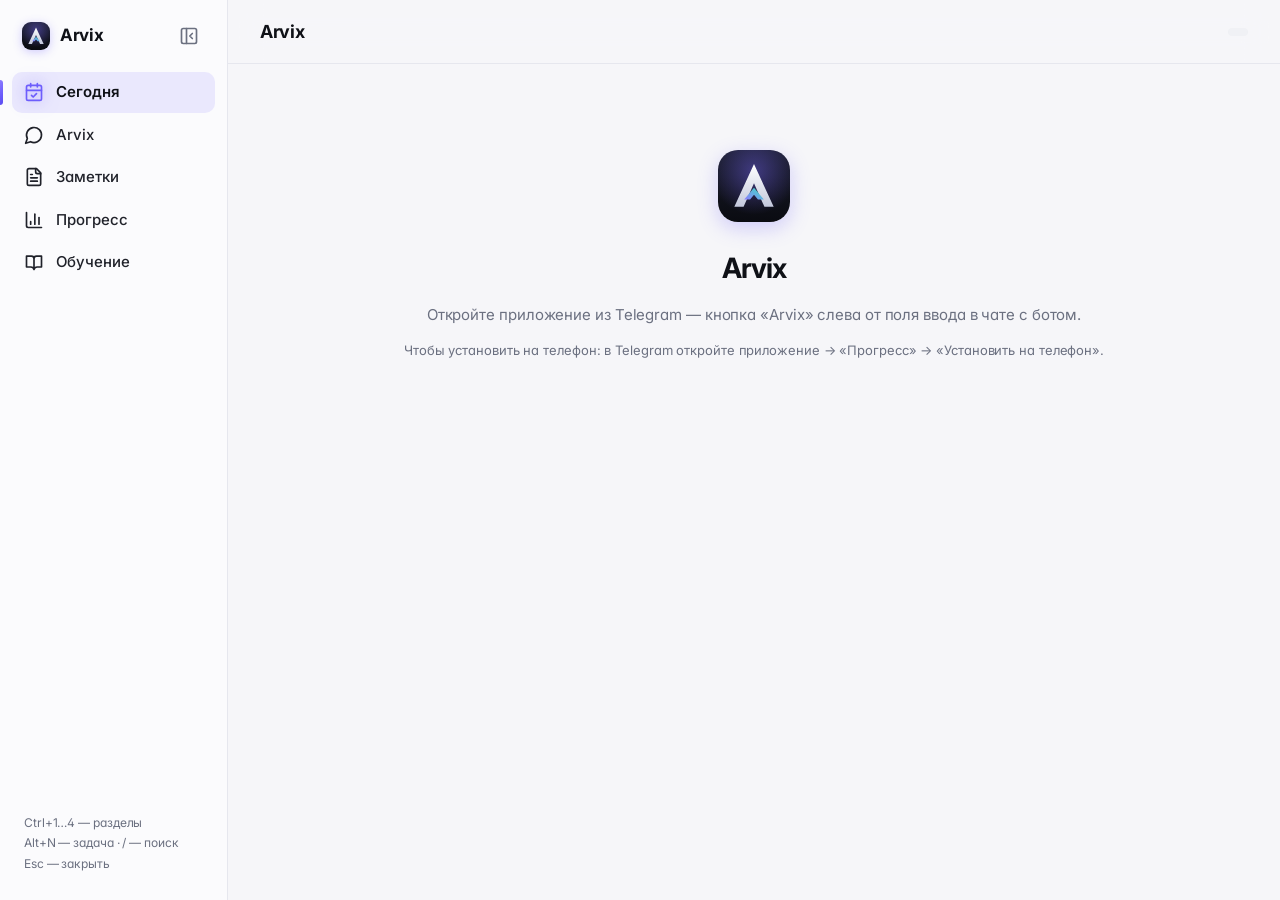
==== commit ebea6bc6: "fix: отдельное обучение с темами и явным разбором Co-Authored-By: Codex <codex@openai.com>" ====
--- a/arvix-claude/arvix/web/static/index.html
+++ b/arvix-claude/arvix/web/static/index.html
@@ -37,6 +37,7 @@
     <button data-tab="chat" title="Ctrl+2"><span class="ico" data-ic="chat"></span><span class="lbl">Arvix</span><kbd>2</kbd><i id="chat-dot" class="dot hidden"></i></button>
     <button data-tab="notes" title="Ctrl+3"><span class="ico" data-ic="notes"></span><span class="lbl">Заметки</span><kbd>3</kbd></button>
     <button data-tab="progress" title="Ctrl+4"><span class="ico" data-ic="progress"></span><span class="lbl">Прогресс</span><kbd>4</kbd></button>
+    <button data-tab="study" title="Ctrl+5"><span class="ico" data-ic="study"></span><span class="lbl">Обучение</span><kbd>5</kbd></button>
     <div class="side-hint">Ctrl+1…4 — разделы<br>Alt+N — задача · / — поиск<br>Esc — закрыть</div>
   </nav>
 </div>
--- a/arvix-claude/arvix/web/static/app.css
+++ b/arvix-claude/arvix/web/static/app.css
@@ -761,3 +761,15 @@
   .task .acts { gap: 4px; }
   .task .icon-btn { width: 34px; height: 34px; border-radius: 10px; }
 }
+
+.study-session { display: grid; gap: .75rem; }
+.study-session h2, .study-session p, .study-visual { margin: 0; white-space: pre-wrap; }
+.study-session textarea { width: 100%; padding: .65rem; font: inherit; color: inherit; background: transparent; border: 1px solid currentColor; border-radius: .65rem; }
+.study-visual { overflow-x: auto; padding: .5rem 0; }
+.study-slider { display: grid; gap: .4rem; }
+
+.study-home { display: grid; gap: 12px; max-width: 730px; margin: auto; }
+.study-home h1, .study-home h2 { margin: 0 0 .5rem; }
+.study-topic-form { display: grid; gap: .65rem; }
+.study-topic-form input { width: 100%; font: inherit; color: inherit; background: transparent; padding: .65rem; border: 1px solid currentColor; border-radius: .65rem; }
+.study-topic { display: grid; gap: .25rem; text-align: left; width: 100%; padding: .65rem 0; }
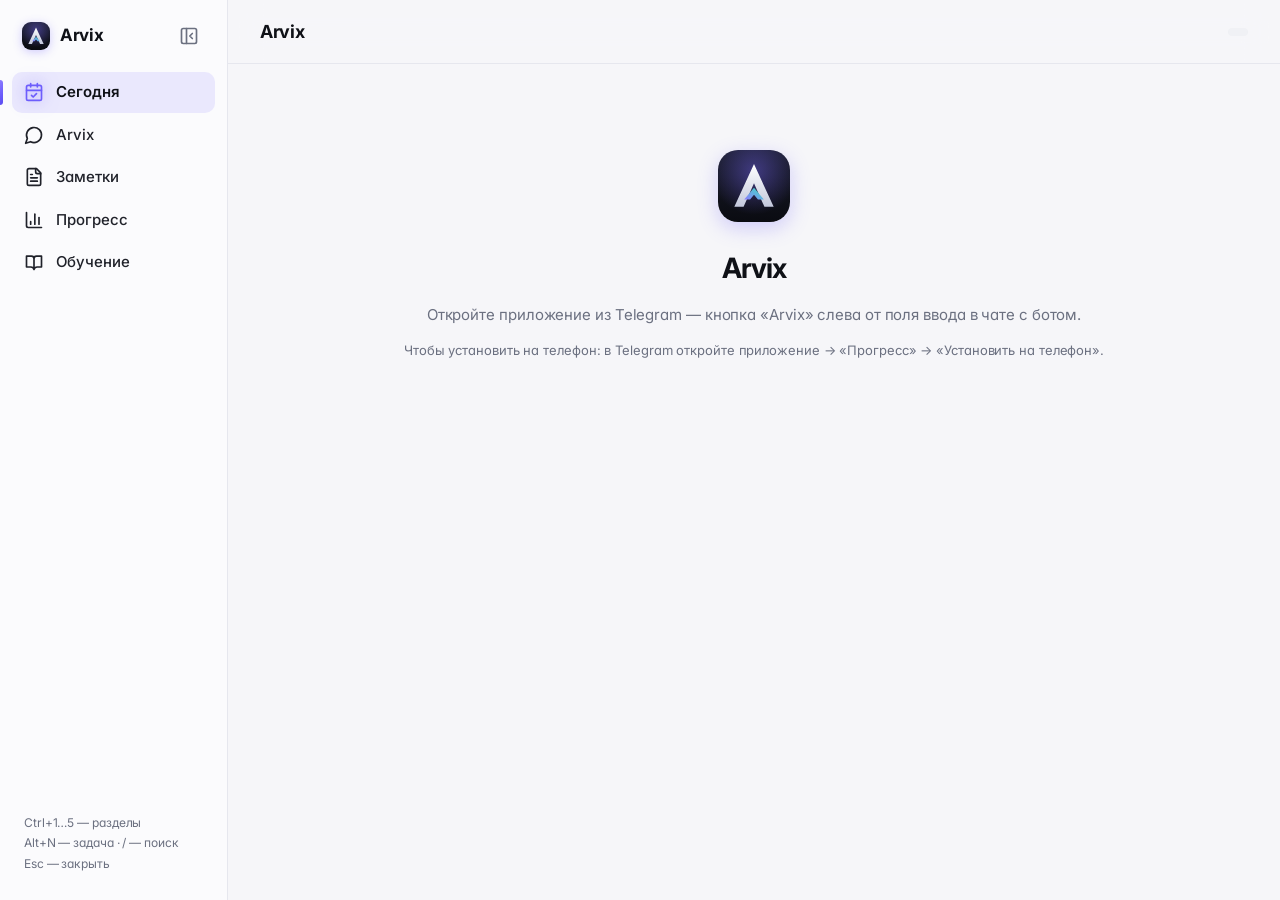
==== commit 4fbe7e1c: "fix: подсказка команд для пяти вкладок Co-Authored-By: Codex <codex@openai.com>" ====
--- a/arvix-claude/arvix/web/static/index.html
+++ b/arvix-claude/arvix/web/static/index.html
@@ -38,7 +38,7 @@
     <button data-tab="notes" title="Ctrl+3"><span class="ico" data-ic="notes"></span><span class="lbl">Заметки</span><kbd>3</kbd></button>
     <button data-tab="progress" title="Ctrl+4"><span class="ico" data-ic="progress"></span><span class="lbl">Прогресс</span><kbd>4</kbd></button>
     <button data-tab="study" title="Ctrl+5"><span class="ico" data-ic="study"></span><span class="lbl">Обучение</span><kbd>5</kbd></button>
-    <div class="side-hint">Ctrl+1…4 — разделы<br>Alt+N — задача · / — поиск<br>Esc — закрыть</div>
+    <div class="side-hint">Ctrl+1…5 — разделы<br>Alt+N — задача · / — поиск<br>Esc — закрыть</div>
   </nav>
 </div>
 
